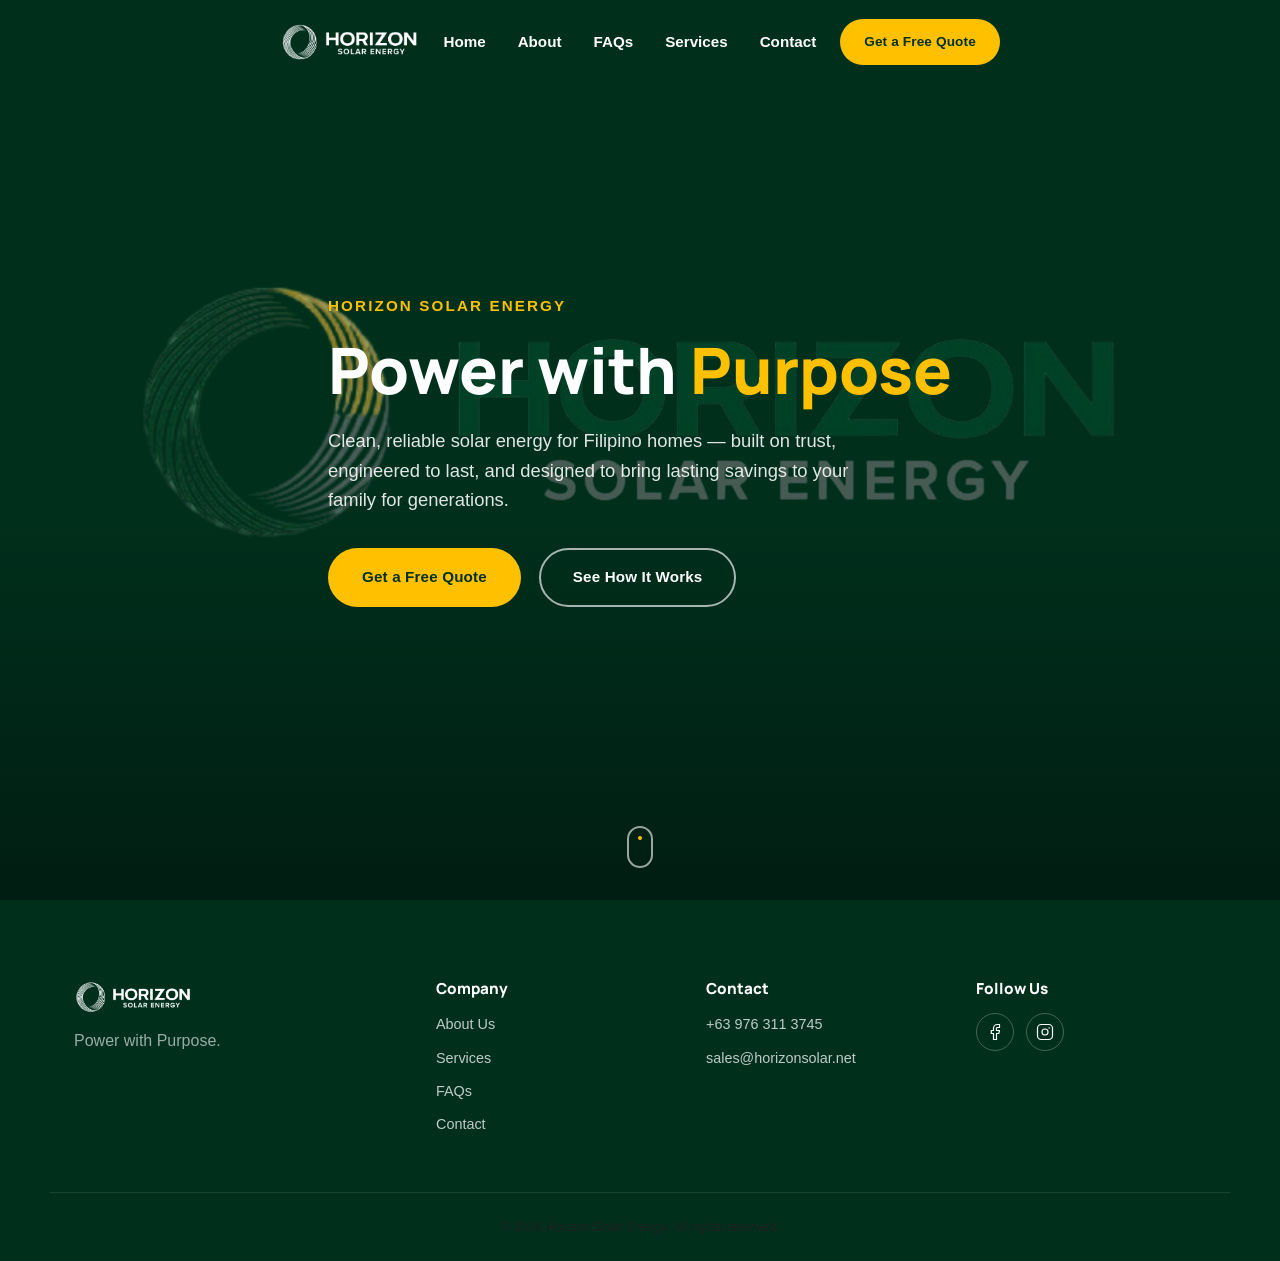
==== index.html @ bd0b6e16 "Update contact email to sales@horizonsolar.net site-wide Replaces the placeholder hello@horizonsolar" ====
<!doctype html>
<html lang="en">
<head>
<meta charset="UTF-8">
<meta name="viewport" content="width=device-width, initial-scale=1.0">
<title>Horizon Solar Energy — Power with Purpose</title>
<meta name="description" content="Horizon Solar Energy provides trusted, reliable residential solar solutions for Filipino families and communities.">
<link rel="icon" href="assets/images/horizon-favicon.png">
<link rel="preconnect" href="https://fonts.googleapis.com">
<link rel="preconnect" href="https://fonts.gstatic.com" crossorigin>
<link href="https://fonts.googleapis.com/css2?family=Manrope:wght@300;400;500;700;800&display=swap" rel="stylesheet">
<link href="https://api.fontshare.com/v2/css?f[]=switzer@300,400,500,700,900&display=swap" rel="stylesheet">
<link rel="stylesheet" href="assets/css/styles.css">
</head>
<body>

<div class="progress-bar" id="scrollProgress"></div>

<header class="site-header" id="siteHeader">
  <div class="container header-inner">
    <a href="index.html" class="brand">
      <img src="assets/images/horizon-logo-cropped.png" alt="Horizon Solar Energy" class="brand-logo">
    </a>

    <nav class="main-nav" id="mainNav">
      <ul>
        <li><a href="index.html" aria-current="page">Home</a></li>
        <li><a href="about.html">About</a></li>
        <li><a href="faq.html">FAQs</a></li>
        <li><a href="services.html">Services</a></li>
        <li><a href="contact.html">Contact</a></li>
      </ul>
    </nav>

    <div class="header-actions">
      <a href="quote.html" class="btn btn-gold btn-sm">Get a Free Quote</a>
      <button class="nav-toggle" id="navToggle" aria-label="Toggle menu" aria-expanded="false">
        <span></span><span></span><span></span>
      </button>
    </div>
  </div>
</header>

<main>

  <!-- HERO -->
  <section class="hero" id="home">
    <video class="hero-video" autoplay muted loop playsinline poster="assets/images/horizon-logo.png">
      <source src="assets/video/horizon-video.mp4" type="video/mp4">
    </video>
    <div class="hero-overlay"></div>
    <div class="container hero-content">
      <p class="eyebrow reveal">Horizon Solar Energy</p>
      <h1 class="reveal">Power with <span class="text-gold">Purpose</span></h1>
      <p class="hero-sub reveal">Clean, reliable solar energy for Filipino homes — built on trust, engineered to last, and designed to bring lasting savings to your family for generations.</p>
      <div class="hero-actions reveal">
        <a href="quote.html" class="btn btn-gold">Get a Free Quote</a>
        <a href="faq.html" class="btn btn-outline-light">See How It Works</a>
      </div>
    </div>
    <a href="#stats" class="scroll-indicator" aria-label="Scroll down">
      <span></span>
    </a>
  </section>

  <!-- STATS -->
  <!-- <section class="stats" id="stats">
    <div class="container stats-grid">
      <div class="stat reveal">
        <span class="stat-number" data-count="500" data-suffix="+">0</span>
        <span class="stat-label">Homes Powered</span>
      </div>
      <div class="stat reveal">
        <span class="stat-number" data-count="12" data-suffix=" MW">0</span>
        <span class="stat-label">Solar Capacity Installed</span>
      </div>
      <div class="stat reveal">
        <span class="stat-number" data-count="8200" data-suffix="+">0</span>
        <span class="stat-label">Tons of CO2 Avoided</span>
      </div>
      <div class="stat reveal">
        <span class="stat-number" data-count="15" data-suffix="+">0</span>
        <span class="stat-label">Years Combined Experience</span>
      </div>
    </div>
    <p class="stats-note container">Figures shown are placeholder estimates pending confirmed data.</p>
  </section> -->

  <!-- SERVICES TEASER
  <section class="teaser">
    <div class="container teaser-inner reveal">
      <div class="teaser-copy">
        <p class="eyebrow">What We Offer</p>
        <h2>Solar solutions built to last</h2>
        <p>From residential installation to monitoring, maintenance, and battery backup — every service we offer is grounded in trusted partnerships and reliable, long-term results.</p>
        <a href="services.html" class="btn btn-outline-dark">Learn More</a>
      </div>
    </div>
  </section> -->

  <!-- PROCESS TEASER -->
  <!-- <section class="teaser teaser-dark">
    <div class="container teaser-inner reveal">
      <div class="teaser-copy">
        <p class="eyebrow">How It Works</p>
        <h2>From consultation to clean power</h2>
        <p>A straightforward four-step path, every step guided by our team — see the full process and answers to common questions.</p>
        <a href="faq.html" class="btn btn-gold">Learn More</a>
      </div>
    </div>
  </section> -->

  <!-- WHY HORIZON / VALUES -->
  <!-- <section class="values" id="why">
    <div class="container">
      <div class="section-head reveal">
        <p class="eyebrow">Why Horizon</p>
        <h2>The values behind every install</h2>
      </div>
      <div class="values-grid">
        <div class="value-card reveal">
          <h3>Integrity</h3>
          <p>We act with honesty, transparency, and accountability in everything we do.</p>
        </div>
        <div class="value-card reveal">
          <h3>Reliability</h3>
          <p>We deliver on our promises and stand behind our work.</p>
        </div>
        <div class="value-card reveal">
          <h3>Stewardship</h3>
          <p>We create lasting value for people, communities, and the environment.</p>
        </div>
        <div class="value-card reveal">
          <h3>Service</h3>
          <p>We put our customers and communities at the heart of what we do.</p>
        </div>
        <div class="value-card reveal">
          <h3>Purpose</h3>
          <p>We harness clean energy to improve lives and build a brighter future.</p>
        </div>
      </div>
    </div>
  </section> -->

  <!-- TESTIMONIALS -->
  <!-- <section class="testimonials" id="testimonials">
    <div class="container">
      <div class="section-head reveal light">
        <p class="eyebrow">Client Stories</p>
        <h2>Trusted by families like yours</h2>
        <p class="section-sub">Placeholder quotes shown below — to be replaced with real client testimonials.</p>
      </div>
      <div class="testimonial-slider reveal">
        <div class="testimonial-track" id="testimonialTrack">
          <blockquote class="testimonial-slide is-active">
            <p>"From the first consultation to the final install, the Horizon team explained every step. Our electric bill dropped within the first month."</p>
            <cite>— Maria S., Quezon City</cite>
          </blockquote>
          <blockquote class="testimonial-slide">
            <p>"What stood out was how reliable they were — they showed up when they said they would and stood behind their work."</p>
            <cite>— Ramon D., Batangas</cite>
          </blockquote>
          <blockquote class="testimonial-slide">
            <p>"It feels good knowing our home is powered by something that's better for our community and our future."</p>
            <cite>— Liza P., Laguna</cite>
          </blockquote>
        </div>
        <div class="testimonial-dots" id="testimonialDots">
          <button class="dot is-active" data-slide="0" aria-label="Testimonial 1"></button>
          <button class="dot" data-slide="1" aria-label="Testimonial 2"></button>
          <button class="dot" data-slide="2" aria-label="Testimonial 3"></button>
        </div>
      </div>
    </div>
  </section> -->

  <!-- CTA BANNER -->
  <!-- <section class="cta-banner">
    <div class="container cta-banner-inner reveal">
      <h2>Ready to lower your energy costs?</h2>
      <p>Talk to our team for a free, no-obligation solar consultation.</p>
      <a href="quote.html" class="btn btn-gold">Get a Free Quote</a>
    </div>
  </section> -->

</main>

<!-- FOOTER -->
<footer class="site-footer">
  <div class="container footer-grid">
    <div class="footer-brand">
      <img src="assets/images/horizon-logo-cropped.png" alt="Horizon Solar Energy" class="footer-logo">
      <p>Power with Purpose.</p>
    </div>
    <div class="footer-col">
      <h4>Company</h4>
      <ul>
        <li><a href="about.html">About Us</a></li>
        <li><a href="services.html">Services</a></li>
        <li><a href="faq.html">FAQs</a></li>
        <li><a href="contact.html">Contact</a></li>
      </ul>
    </div>
    <div class="footer-col">
      <h4>Contact</h4>
      <ul class="footer-contact">
        <li>+63 976 311 3745</li>
        <li>sales@horizonsolar.net</li>
        <!-- <li>Metro Manila, Philippines</li> -->
      </ul>
    </div>
    <div class="footer-col">
      <h4>Follow Us</h4>
      <div class="social-links">
        <a href="https://www.facebook.com/profile.php?id=61590181635503" aria-label="Facebook"><svg viewBox="0 0 24 24" fill="none" stroke="currentColor" stroke-width="1.6" stroke-linecap="round" stroke-linejoin="round" aria-hidden="true"><path d="M18 2h-3a5 5 0 0 0-5 5v3H7v4h3v8h4v-8h3l1-4h-4V7a1 1 0 0 1 1-1h3z"/></svg></a>
        <a href="https://www.instagram.com/horizonsolare/" aria-label="Instagram"><svg viewBox="0 0 24 24" fill="none" stroke="currentColor" stroke-width="1.6" stroke-linecap="round" stroke-linejoin="round" aria-hidden="true"><rect x="2" y="2" width="20" height="20" rx="5"/><circle cx="12" cy="12" r="4"/><circle cx="17.5" cy="6.5" r="1" fill="currentColor" stroke="none"/></svg></a>
        <!-- <a href="#" aria-label="LinkedIn"><svg viewBox="0 0 24 24" fill="none" stroke="currentColor" stroke-width="1.6" stroke-linecap="round" stroke-linejoin="round" aria-hidden="true"><path d="M16 8a6 6 0 0 1 6 6v7h-4v-7a2 2 0 0 0-2-2 2 2 0 0 0-2 2v7h-4v-7a6 6 0 0 1 6-6z"/><rect x="2" y="9" width="4" height="12"/><circle cx="4" cy="4" r="2"/></svg></a> -->
      </div>
    </div>
  </div>
  <div class="container footer-bottom">
    <p>&copy; 2026 Horizon Solar Energy. All rights reserved.</p>
  </div>
</footer>

<script src="assets/js/main.js"></script>
<script src="https://identity.netlify.com/v1/netlify-identity-widget.js"></script>
<script>
  if (window.netlifyIdentity) {
    window.netlifyIdentity.on("init", (user) => {
      if (!user) {
        window.netlifyIdentity.on("login", () => {
          document.location.href = "/admin/";
        });
      }
    });
  }
</script>
</body>
</html>
---- assets/css/styles.css ----
/* ===== Brand tokens ===== */
:root {
  --color-green: #004E2E;
  --color-green-dark: #00301c;
  --color-green-light: #0d6b45;
  --color-gold: #FFC000;
  --color-gold-dark: #d9a400;
  --color-gray: #7F7F7F;
  --color-gray-light: #f2f2f0;
  --color-off-white: #FAFAF7;
  --color-white: #FFFFFF;
  --color-text: #1b201d;

  --font-heading: 'Manrope', Helvetica, Aptos, sans-serif;
  --font-body: 'Switzer', Helvetica, Aptos, sans-serif;

  --container: 1180px;
  --radius: 14px;
  --transition: 0.35s cubic-bezier(0.4, 0, 0.2, 1);
  --header-h: 84px;
}

* { margin: 0; padding: 0; box-sizing: border-box; }

html { scroll-behavior: smooth; scroll-padding-top: var(--header-h); }

body {
  font-family: var(--font-body);
  color: var(--color-text);
  background: var(--color-off-white);
  line-height: 1.6;
  overflow-x: hidden;
}

h1, h2, h3, h4 {
  font-family: var(--font-heading);
  font-weight: 800;
  color: var(--color-green);
  line-height: 1.15;
}

h1 { font-size: clamp(2.4rem, 5vw, 4rem); }
h2 { font-size: clamp(1.8rem, 3.4vw, 2.6rem); }
h3 { font-size: 1.25rem; font-weight: 700; }

p { color: var(--color-text); }

a { color: inherit; text-decoration: none; }

img { max-width: 100%; display: block; }

.container {
  max-width: var(--container);
  margin: 0 auto;
  padding: 0 24px;
}

.text-gold { color: var(--color-gold); }

/* ===== Scroll progress ===== */
.progress-bar {
  position: fixed;
  top: 0; left: 0;
  height: 3px;
  width: 0%;
  background: var(--color-gold);
  z-index: 1000;
  transition: width 0.1s linear;
}

/* ===== Buttons ===== */
.btn {
  display: inline-flex;
  align-items: center;
  justify-content: center;
  padding: 15px 32px;
  border-radius: 999px;
  font-weight: 700;
  font-size: 0.95rem;
  letter-spacing: 0.01em;
  transition: transform var(--transition), box-shadow var(--transition), background var(--transition);
  cursor: pointer;
  border: 2px solid transparent;
}
.btn-sm { padding: 10px 22px; font-size: 0.85rem; }
.btn-gold {
  background: var(--color-gold);
  color: var(--color-green-dark);
}
.btn-gold:hover {
  background: var(--color-gold-dark);
  transform: translateY(-2px);
  box-shadow: 0 10px 24px rgba(255, 192, 0, 0.35);
}
.btn-outline-light {
  border-color: rgba(255, 255, 255, 0.65);
  color: var(--color-white);
}
.btn-outline-light:hover {
  background: rgba(255, 255, 255, 0.12);
  border-color: var(--color-white);
  transform: translateY(-2px);
}

/* ===== Header / Nav ===== */
.site-header {
  position: fixed;
  top: 0; left: 0; right: 0;
  z-index: 900;
  height: var(--header-h);
  display: flex;
  align-items: center;
  background: transparent;
  transition: background var(--transition), box-shadow var(--transition), height var(--transition);
}
.site-header.is-scrolled {
  background: rgba(250, 250, 247, 0.92);
  backdrop-filter: blur(10px);
  box-shadow: 0 4px 24px rgba(0, 0, 0, 0.06);
  height: 68px;
}
.header-inner {
  display: flex;
  align-items: center;
  justify-content: space-between;
  gap: 24px;
}
.brand-logo {
  height: 40px;
  width: auto;
  filter: brightness(0) invert(1);
  transition: height var(--transition), filter var(--transition);
}
.site-header.is-scrolled .brand-logo { height: 34px; filter: none; }

.main-nav ul {
  display: flex;
  gap: 32px;
  list-style: none;
}
.main-nav a {
  font-weight: 600;
  font-size: 0.95rem;
  color: var(--color-white);
  position: relative;
  transition: color var(--transition);
}
.site-header.is-scrolled .main-nav a { color: var(--color-green); }
.main-nav a::after {
  content: '';
  position: absolute;
  left: 0; bottom: -6px;
  width: 0; height: 2px;
  background: var(--color-gold);
  transition: width var(--transition);
}
.main-nav a:hover::after { width: 100%; }

.header-actions { display: flex; align-items: center; gap: 18px; }

.nav-toggle {
  display: none;
  flex-direction: column;
  gap: 5px;
  background: none;
  border: none;
  cursor: pointer;
  padding: 6px;
}
.nav-toggle span {
  width: 24px; height: 2px;
  background: var(--color-white);
  transition: all var(--transition);
}
.site-header.is-scrolled .nav-toggle span { background: var(--color-green); }

/* ===== Hero ===== */
.hero {
  position: relative;
  height: 100vh;
  min-height: 640px;
  display: flex;
  align-items: center;
  overflow: hidden;
  background: var(--color-green-dark);
}
.hero-video {
  position: absolute;
  inset: 0;
  width: 100%;
  height: 100%;
  object-fit: cover;
}
.hero-overlay {
  position: absolute;
  inset: 0;
  background: linear-gradient(180deg, rgba(0, 48, 28, 0.3) 0%, rgba(0, 48, 28, 0.45) 55%, rgba(0, 20, 12, 0.65) 100%);
}
.hero-content {
  position: relative;
  z-index: 2;
  color: var(--color-white);
  max-width: 720px;
}
.eyebrow {
  display: inline-block;
  font-weight: 700;
  letter-spacing: 0.14em;
  text-transform: uppercase;
  font-size: 0.95rem;
  color: var(--color-gold);
  margin-bottom: 14px;
}
.hero h1 { color: var(--color-white); margin-bottom: 20px; }
.hero-sub {
  font-size: 1.15rem;
  color: rgba(255, 255, 255, 0.88);
  max-width: 560px;
  margin-bottom: 34px;
}
.hero-actions { display: flex; gap: 18px; flex-wrap: wrap; }

.scroll-indicator {
  position: absolute;
  bottom: 32px;
  left: 50%;
  transform: translateX(-50%);
  width: 26px;
  height: 42px;
  border: 2px solid rgba(255, 255, 255, 0.6);
  border-radius: 20px;
  z-index: 2;
}
.scroll-indicator span {
  position: absolute;
  top: 8px; left: 50%;
  width: 4px; height: 4px;
  margin-left: -2px;
  background: var(--color-gold);
  border-radius: 50%;
  animation: scrollDot 1.8s infinite;
}
@keyframes scrollDot {
  0% { opacity: 1; transform: translateY(0); }
  70% { opacity: 0; transform: translateY(14px); }
  100% { opacity: 0; }
}

/* ===== Stats ===== */
.stats {
  background: var(--color-green);
  padding: 64px 0 40px;
}
.stats-grid {
  display: grid;
  grid-template-columns: repeat(4, 1fr);
  gap: 32px;
  text-align: center;
}
.stat { display: flex; flex-direction: column; gap: 6px; }
.stat-number {
  font-family: var(--font-heading);
  font-weight: 800;
  font-size: clamp(2rem, 3.4vw, 2.8rem);
  color: var(--color-gold);
}
.stat-label {
  color: rgba(255, 255, 255, 0.85);
  font-size: 0.92rem;
  font-weight: 500;
}
.stats-note {
  text-align: center;
  color: rgba(255, 255, 255, 0.5);
  font-size: 0.78rem;
  margin-top: 28px;
  font-style: italic;
}

/* ===== About ===== */
.about { padding: 110px 0; }
.about-grid {
  display: grid;
  grid-template-columns: 0.8fr 1.2fr;
  gap: 64px;
  align-items: center;
}
.about-visual-frame {
  background: var(--color-gray-light);
  border-radius: var(--radius);
  padding: 48px;
  display: flex;
  align-items: center;
  justify-content: center;
  aspect-ratio: 1 / 1;
}
.about-emblem { width: 70%; }
.about-copy .lead {
  font-size: 1.2rem;
  font-weight: 600;
  color: var(--color-green);
  margin: 18px 0 14px;
}
.about-copy p:not(.lead) { color: var(--color-gray); margin-bottom: 8px; }
.value-tags {
  display: flex;
  flex-wrap: wrap;
  gap: 10px;
  list-style: none;
  margin-top: 28px;
}
.value-tags li {
  padding: 8px 18px;
  border: 1.5px solid var(--color-green);
  border-radius: 999px;
  font-size: 0.85rem;
  font-weight: 700;
  color: var(--color-green);
}

/* ===== Section head ===== */
.section-head { max-width: 640px; margin: 0 auto 56px; text-align: center; }
.section-head .eyebrow { color: var(--color-gold-dark); }
.section-sub { color: var(--color-gray); margin-top: 12px; }
.section-head.light h2, .section-head.light .section-sub { color: var(--color-white); }
.section-head.light .eyebrow { color: var(--color-gold); }
.section-head.light .section-sub { color: rgba(255, 255, 255, 0.75); }

/* ===== Services ===== */
.services { padding: 100px 0; background: var(--color-white); }
.cards-grid {
  display: grid;
  grid-template-columns: repeat(3, 1fr);
  gap: 32px;
}
.card {
  background: var(--color-off-white);
  border-radius: var(--radius);
  padding: 40px 32px;
  transition: transform var(--transition), box-shadow var(--transition);
  border: 1px solid rgba(0, 0, 0, 0.04);
}
.card:hover {
  transform: translateY(-6px);
  box-shadow: 0 20px 40px rgba(0, 78, 46, 0.1);
}
.card-icon {
  width: 56px; height: 56px;
  border-radius: 14px;
  background: var(--color-green);
  color: var(--color-gold);
  display: flex; align-items: center; justify-content: center;
  margin-bottom: 22px;
}
.card-icon svg { width: 28px; height: 28px; }
.card h3 { margin-bottom: 10px; }
.card p { color: var(--color-gray); font-size: 0.95rem; margin-bottom: 18px; }
.card-tag {
  display: inline-block;
  font-size: 0.75rem;
  font-weight: 700;
  letter-spacing: 0.04em;
  text-transform: uppercase;
  color: var(--color-green);
  border-top: 2px solid var(--color-gold);
  padding-top: 12px;
}

/* ===== Process ===== */
.process {
  background: var(--color-green);
  padding: 100px 0;
}
.timeline {
  display: grid;
  grid-template-columns: repeat(4, 1fr);
  gap: 32px;
  position: relative;
}
.timeline::before {
  content: '';
  position: absolute;
  top: 26px;
  left: 8%;
  right: 8%;
  height: 2px;
  background: rgba(255, 255, 255, 0.18);
}
.timeline-step { position: relative; color: var(--color-white); }
.timeline-number {
  display: inline-flex;
  align-items: center;
  justify-content: center;
  width: 54px; height: 54px;
  border-radius: 50%;
  background: var(--color-gold);
  color: var(--color-green-dark);
  font-family: var(--font-heading);
  font-weight: 800;
  font-size: 1.1rem;
  margin-bottom: 20px;
  position: relative;
  z-index: 1;
}
.timeline-step h3 { color: var(--color-white); margin-bottom: 8px; }
.timeline-step p { color: rgba(255, 255, 255, 0.72); font-size: 0.92rem; }

/* ===== Values ===== */
.values { padding: 100px 0; background: var(--color-white); }
.values-grid {
  display: grid;
  grid-template-columns: repeat(5, 1fr);
  gap: 20px;
}
.value-card {
  padding: 30px 20px;
  text-align: center;
  border-radius: var(--radius);
  background: var(--color-gray-light);
  transition: background var(--transition), transform var(--transition);
}
.value-card:hover { background: var(--color-green); transform: translateY(-4px); }
.value-card:hover h3, .value-card:hover p { color: var(--color-white); }
.value-card h3 { font-size: 1.05rem; margin-bottom: 8px; transition: color var(--transition); }
.value-card p { font-size: 0.85rem; color: var(--color-gray); transition: color var(--transition); }

/* ===== Gallery ===== */
.gallery { padding: 100px 0; background: var(--color-off-white); }
.gallery-grid {
  display: grid;
  grid-template-columns: repeat(3, 1fr);
  gap: 28px;
}
.gallery-tile {
  aspect-ratio: 4 / 3;
  border-radius: var(--radius);
  background: linear-gradient(135deg, var(--color-green) 0%, var(--color-green-light) 60%, var(--color-gold-dark) 130%);
  display: flex;
  flex-direction: column;
  align-items: center;
  justify-content: center;
  gap: 14px;
  color: rgba(255, 255, 255, 0.9);
  text-align: center;
  padding: 20px;
  transition: transform var(--transition);
}
.gallery-tile:hover { transform: scale(1.03); }
.gallery-icon svg { width: 46px; height: 46px; opacity: 0.85; }
.gallery-tile p { color: rgba(255, 255, 255, 0.92); font-size: 0.9rem; font-weight: 600; }

/* ===== Testimonials ===== */
.testimonials { background: var(--color-green-dark); padding: 100px 0; }
.testimonial-slider { max-width: 720px; margin: 0 auto; text-align: center; }
.testimonial-track { position: relative; min-height: 160px; }
.testimonial-slide {
  position: absolute;
  inset: 0;
  opacity: 0;
  transform: translateY(10px);
  transition: opacity 0.5s ease, transform 0.5s ease;
  pointer-events: none;
}
.testimonial-slide.is-active {
  opacity: 1;
  transform: translateY(0);
  position: relative;
  pointer-events: auto;
}
.testimonial-slide p {
  font-size: 1.3rem;
  color: var(--color-white);
  font-weight: 500;
  line-height: 1.5;
  margin-bottom: 18px;
}
.testimonial-slide cite {
  color: var(--color-gold);
  font-style: normal;
  font-weight: 700;
  font-size: 0.9rem;
}
.testimonial-dots { display: flex; justify-content: center; gap: 10px; margin-top: 36px; }
.dot {
  width: 10px; height: 10px;
  border-radius: 50%;
  background: rgba(255, 255, 255, 0.25);
  border: none;
  cursor: pointer;
  transition: background var(--transition);
}
.dot.is-active { background: var(--color-gold); }

/* ===== CTA banner ===== */
.cta-banner {
  background: var(--color-gold);
  padding: 72px 0;
}
.cta-banner-inner { text-align: center; max-width: 640px; margin: 0 auto; }
.cta-banner h2 { color: var(--color-green-dark); margin-bottom: 12px; }
.cta-banner p { color: var(--color-green-dark); opacity: 0.85; margin-bottom: 28px; }
.cta-banner .btn-gold {
  background: var(--color-green);
  color: var(--color-white);
}
.cta-banner .btn-gold:hover { background: var(--color-green-dark); }

/* ===== Footer ===== */
.site-footer { background: var(--color-green-dark); color: rgba(255, 255, 255, 0.75); padding: 80px 0 0; }
.footer-grid {
  display: grid;
  grid-template-columns: 1.4fr 1fr 1fr 1fr;
  gap: 40px;
  padding-bottom: 56px;
  border-bottom: 1px solid rgba(255, 255, 255, 0.1);
}
.footer-logo { height: 34px; margin-bottom: 14px; filter: brightness(0) invert(1); }
.footer-brand p { color: rgba(255, 255, 255, 0.6); }
.footer-col h4 { color: var(--color-white); font-size: 0.95rem; margin-bottom: 16px; }
.footer-col ul { list-style: none; display: flex; flex-direction: column; gap: 10px; font-size: 0.9rem; }
.footer-col a:hover { color: var(--color-gold); }
.social-links { display: flex; gap: 12px; }
.social-links a {
  width: 38px; height: 38px;
  border-radius: 50%;
  border: 1px solid rgba(255, 255, 255, 0.25);
  display: flex; align-items: center; justify-content: center;
  color: var(--color-white);
  transition: background var(--transition), border-color var(--transition);
}
.social-links svg { width: 18px; height: 18px; }
.social-links a:hover { background: var(--color-gold); color: var(--color-green-dark); border-color: var(--color-gold); }
.footer-bottom { padding: 24px 0; font-size: 0.8rem; text-align: center; color: rgba(255, 255, 255, 0.45); }

/* ===== Page header (subpages) ===== */
.page-header {
  background: linear-gradient(135deg, var(--color-green) 0%, var(--color-green-dark) 100%);
  padding: calc(var(--header-h) + 64px) 0 64px;
  text-align: center;
}
.page-header .eyebrow { color: var(--color-gold); }
.page-header h1 { color: var(--color-white); margin-bottom: 14px; }
.page-header p { color: rgba(255, 255, 255, 0.8); max-width: 560px; margin: 0 auto; }
.page-header .page-header-cta { margin-top: 24px; }
.page-header.thank-you { padding-bottom: 96px; }

/* ===== Teasers (homepage condensed sections) ===== */
.teaser { padding: 80px 0; background: var(--color-white); }
.teaser-dark { background: var(--color-green); }
.teaser-inner { max-width: 680px; margin: 0 auto; text-align: center; }
.teaser-dark .eyebrow { color: var(--color-gold); }
.teaser-dark h2, .teaser-dark p { color: var(--color-white); }
.teaser-dark p { color: rgba(255, 255, 255, 0.8); }
.teaser-copy p { color: var(--color-gray); margin: 14px 0 24px; }
.btn-outline-dark {
  border-color: var(--color-green);
  color: var(--color-green);
}
.btn-outline-dark:hover {
  background: var(--color-green);
  color: var(--color-white);
  transform: translateY(-2px);
}

/* ===== Gallery: uploaded photo tiles ===== */
.gallery-tile.has-photo {
  background-size: cover;
  background-position: center;
  align-items: flex-start;
  justify-content: flex-end;
  position: relative;
}
.gallery-tile.has-photo::before {
  content: '';
  position: absolute;
  inset: 0;
  border-radius: inherit;
  background: linear-gradient(180deg, rgba(0, 0, 0, 0) 45%, rgba(0, 20, 12, 0.75) 100%);
}
.gallery-tile.has-photo p { position: relative; z-index: 1; text-align: left; }
.content-loading, .content-empty {
  grid-column: 1 / -1;
  text-align: center;
  color: var(--color-gray);
  padding: 24px 0;
}

/* ===== FAQ / Articles accordion ===== */
.faq, .articles { padding: 90px 0; background: var(--color-white); }
.articles { background: var(--color-off-white); }
.accordion { max-width: 780px; margin: 0 auto; display: flex; flex-direction: column; gap: 14px; }
.accordion-item {
  background: var(--color-gray-light);
  border-radius: var(--radius);
  overflow: hidden;
}
.accordion-trigger {
  width: 100%;
  display: flex;
  align-items: center;
  justify-content: space-between;
  gap: 20px;
  padding: 22px 26px;
  background: none;
  border: none;
  text-align: left;
  cursor: pointer;
  font-family: var(--font-heading);
  font-weight: 700;
  color: var(--color-green);
  font-size: 1.02rem;
}
.accordion-icon {
  flex-shrink: 0;
  width: 28px; height: 28px;
  border-radius: 50%;
  background: var(--color-green);
  color: var(--color-gold);
  display: flex; align-items: center; justify-content: center;
  font-size: 1.1rem;
  transition: transform var(--transition);
}
.accordion-item.is-open .accordion-icon { transform: rotate(45deg); }
.accordion-panel {
  max-height: 0;
  overflow: hidden;
  transition: max-height var(--transition);
  padding: 0 26px;
}
.accordion-item.is-open .accordion-panel { max-height: 600px; padding: 0 26px 24px; }
.accordion-panel p { color: var(--color-gray); font-size: 0.95rem; margin-bottom: 10px; }

.article-list { max-width: 780px; margin: 0 auto; display: flex; flex-direction: column; gap: 14px; }
.article-trigger-text { display: flex; flex-direction: column; gap: 4px; }
.article-date { font-size: 0.78rem; font-weight: 700; letter-spacing: 0.04em; text-transform: uppercase; color: var(--color-gold-dark); }
.article-title { font-size: 1.1rem; color: var(--color-green); }
.article-excerpt { font-size: 0.88rem; font-weight: 500; color: var(--color-gray); }
.article-item .accordion-panel img { border-radius: var(--radius); margin-bottom: 14px; }

/* ===== Contact page ===== */
.contact-section { padding: 90px 0; background: var(--color-white); }
.contact-grid {
  display: grid;
  grid-template-columns: 1.4fr 1fr;
  gap: 56px;
}
.contact-form-wrap h2, .contact-info h2 { margin-bottom: 24px; }
.contact-form { display: flex; flex-direction: column; gap: 20px; }
.form-row { display: flex; flex-direction: column; gap: 8px; }
.form-row-split { flex-direction: row; gap: 20px; }
.form-row-split > div { flex: 1; display: flex; flex-direction: column; gap: 8px; }
.contact-form label { font-size: 0.85rem; font-weight: 700; color: var(--color-green); }
.contact-form input, .contact-form textarea {
  font-family: var(--font-body);
  font-size: 0.95rem;
  padding: 14px 16px;
  border: 1.5px solid var(--color-gray-light);
  border-radius: 10px;
  background: var(--color-off-white);
  transition: border-color var(--transition);
  resize: vertical;
}
.contact-form input:focus, .contact-form textarea:focus {
  outline: none;
  border-color: var(--color-green);
}
.contact-form .btn { align-self: flex-start; margin-top: 4px; }
.hp-field { position: absolute; left: -9999px; }
.contact-info { background: var(--color-gray-light); border-radius: var(--radius); padding: 40px; }
.contact-info-list { list-style: none; display: flex; flex-direction: column; gap: 20px; margin-bottom: 24px; }
.contact-info-label { display: block; font-size: 0.75rem; font-weight: 700; letter-spacing: 0.04em; text-transform: uppercase; color: var(--color-gold-dark); margin-bottom: 4px; }
.contact-note { font-size: 0.8rem; color: var(--color-gray); font-style: italic; }

/* ===== Quote calculator ===== */
.quote-section { padding: 90px 0; background: var(--color-white); }
.quote-card {
  max-width: 720px;
  margin: 0 auto;
  background: var(--color-gray-light);
  border-radius: var(--radius);
  padding: 48px;
}
.quote-form { display: flex; flex-direction: column; gap: 26px; }
.quote-form-fields { display: flex; flex-direction: column; gap: 26px; }
.quote-form-fields[hidden] { display: none; }
.quote-form label { font-size: 0.85rem; font-weight: 700; color: var(--color-green); }
.field-optional { font-weight: 500; color: var(--color-gray); text-transform: none; }
.field-hint { font-size: 0.8rem; color: var(--color-gray); margin-top: 6px; }
.field-error { font-size: 0.8rem; color: #b23b3b; margin-top: 6px; }
.quote-form input[type="number"],
.quote-form input[type="text"],
.quote-form input[type="email"],
.quote-form input[type="tel"] {
  font-family: var(--font-body);
  font-size: 1.05rem;
  padding: 14px 16px;
  border: 1.5px solid rgba(0, 0, 0, 0.08);
  border-radius: 10px;
  background: var(--color-white);
  margin-top: 8px;
  width: 100%;
}
.quote-form input[type="number"]:focus,
.quote-form input[type="text"]:focus,
.quote-form input[type="email"]:focus,
.quote-form input[type="tel"]:focus { outline: none; border-color: var(--color-green); }

.toggle-pair { display: flex; gap: 10px; margin-top: 10px; }
.toggle-btn {
  flex: 1;
  padding: 12px 20px;
  border-radius: 999px;
  border: 1.5px solid var(--color-green);
  background: var(--color-white);
  color: var(--color-green);
  font-weight: 700;
  cursor: pointer;
  transition: background var(--transition), color var(--transition);
}
.toggle-btn.is-active { background: var(--color-green); color: var(--color-white); }

.info-toggle { background: transparent; margin-top: 14px; }
.info-toggle .accordion-trigger-sm { padding: 4px 0; font-size: 0.85rem; font-weight: 600; color: var(--color-gray); }
.info-toggle .accordion-icon { width: 20px; height: 20px; font-size: 0.9rem; }
.info-toggle .accordion-panel { padding: 0; }
.info-toggle.is-open .accordion-panel { padding: 10px 0 0; max-height: 300px; }
.info-toggle .accordion-panel p { font-size: 0.85rem; }

.quote-submit { align-self: stretch; text-align: center; justify-content: center; }
.quote-loading {
  display: flex;
  flex-direction: column;
  align-items: center;
  justify-content: center;
  gap: 14px;
  color: var(--color-green);
  font-weight: 600;
  font-size: 0.9rem;
  text-align: center;
}
.quote-loading[hidden] { display: none; }
.quote-loading-video {
  width: 100%;
  border-radius: var(--radius);
  display: block;
}
.quote-loading-video[hidden] { display: none; }
.spinner {
  width: 20px; height: 20px;
  border: 3px solid var(--color-gray-light);
  border-top-color: var(--color-gold);
  border-radius: 50%;
  animation: spin 0.8s linear infinite;
}
@keyframes spin { to { transform: rotate(360deg); } }

.quote-results {
  margin-top: 40px;
  padding-top: 40px;
  border-top: 1px solid rgba(0, 0, 0, 0.08);
  opacity: 0;
  transform: translateY(20px);
  transition: opacity 0.6s ease, transform 0.6s ease;
}
.quote-results.is-visible { opacity: 1; transform: translateY(0); }

.quote-statement-header { text-align: center; margin-bottom: 28px; }
.quote-statement-eyebrow {
  font-size: 0.78rem;
  font-weight: 700;
  letter-spacing: 0.06em;
  text-transform: uppercase;
  color: var(--color-gold-dark);
  margin-bottom: 6px;
}
.quote-statement-header h2 { color: var(--color-green); margin-bottom: 6px; }
.quote-statement-sub { font-size: 0.9rem; color: var(--color-gray); }

.quote-cost-compare {
  display: grid;
  grid-template-columns: 1fr auto 1fr;
  align-items: center;
  gap: 16px;
  background: var(--color-white);
  border-radius: var(--radius);
  padding: 24px 28px;
  margin-bottom: 28px;
  text-align: center;
}
.quote-cost-compare-item { display: flex; flex-direction: column; gap: 4px; }
.quote-cost-label { font-size: 0.78rem; font-weight: 700; color: var(--color-gray); text-transform: uppercase; letter-spacing: 0.03em; }
.quote-cost-number { font-family: var(--font-heading); font-weight: 800; font-size: clamp(1.4rem, 3.4vw, 1.9rem); color: var(--color-green); }
.quote-cost-compare-item.is-solar .quote-cost-number { color: var(--color-gold-dark); }
.quote-cost-unit { font-size: 0.75rem; color: var(--color-gray); }
.quote-cost-vs { font-size: 0.8rem; font-weight: 700; color: var(--color-gray); }

.quote-scenarios { display: flex; flex-direction: column; gap: 18px; margin-bottom: 24px; }
.quote-scenario-card {
  background: var(--color-white);
  border-radius: var(--radius);
  padding: 24px 28px;
  border: 1.5px solid rgba(0, 0, 0, 0.06);
}
.quote-scenario-head {
  display: flex;
  align-items: center;
  justify-content: space-between;
  margin-bottom: 14px;
  padding-bottom: 14px;
  border-bottom: 1px solid rgba(0, 0, 0, 0.06);
}
.quote-scenario-badge {
  font-size: 0.78rem;
  font-weight: 700;
  text-transform: uppercase;
  letter-spacing: 0.03em;
  color: var(--color-white);
  background: var(--color-green);
  padding: 6px 14px;
  border-radius: 999px;
}
.quote-scenario-size {
  font-family: var(--font-heading);
  font-weight: 800;
  font-size: clamp(1.3rem, 3vw, 1.7rem);
  color: var(--color-green);
}
.quote-scenario-facts { list-style: none; display: flex; flex-direction: column; gap: 8px; margin-bottom: 16px; }
.quote-scenario-facts li { font-size: 0.9rem; color: var(--color-gray); }
.quote-scenario-facts li strong { color: var(--color-green); }
.quote-scenario-was { font-size: 0.8rem; color: var(--color-gray); }
.quote-scenario-projection {
  background: rgba(0, 78, 46, 0.06);
  border-radius: 10px;
  padding: 14px 18px;
}
.quote-scenario-projection-label { font-size: 0.72rem; font-weight: 700; text-transform: uppercase; letter-spacing: 0.03em; color: var(--color-gold-dark); margin-bottom: 4px; }
.quote-scenario-projection-result { font-size: 0.88rem; color: var(--color-green-dark); }
.quote-scenario-projection-result strong { color: var(--color-green); }

.quote-chart { width: 100%; height: auto; display: block; margin: 8px 0 12px; overflow: visible; }
.quote-chart text { font-family: var(--font-body); }
.quote-chart-threshold { stroke: var(--color-gray); stroke-width: 1.5; stroke-dasharray: 4 4; }
.quote-chart-threshold-label { fill: var(--color-gray); font-size: 9px; font-weight: 600; }
.quote-chart-savings-line { fill: none; stroke: var(--color-green); stroke-width: 2; stroke-linecap: round; stroke-linejoin: round; }
.quote-chart-dot { fill: var(--color-green); stroke: var(--color-white); stroke-width: 2; }
.quote-chart-end-label { fill: var(--color-text); font-size: 10px; font-weight: 700; }
.quote-chart-payback-dot { fill: var(--color-gold-dark); stroke: var(--color-green-dark); stroke-width: 2; }
.quote-chart-payback-label { fill: var(--color-green-dark); font-size: 9px; font-weight: 700; }
.quote-chart-axis-label { fill: var(--color-gray); font-size: 8px; }

.quote-note {
  background: rgba(255, 192, 0, 0.14);
  border-left: 3px solid var(--color-gold);
  padding: 14px 18px;
  border-radius: 8px;
  margin-bottom: 20px;
}
.quote-note p { font-size: 0.85rem; color: var(--color-green-dark); }
.quote-disclaimer { font-size: 0.78rem; color: var(--color-gray); font-style: italic; margin-bottom: 24px; }
.quote-results .btn { width: 100%; text-align: center; justify-content: center; }
.quote-edit-link {
  display: block;
  width: 100%;
  text-align: center;
  margin-top: 16px;
  background: none;
  border: none;
  font-size: 0.85rem;
  font-weight: 600;
  color: var(--color-gray);
  text-decoration: underline;
  cursor: pointer;
}
.quote-edit-link:hover { color: var(--color-green); }

/* ===== Scroll reveal ===== */
.reveal {
  opacity: 0;
  transform: translateY(28px);
  transition: opacity 0.7s ease, transform 0.7s ease;
}
.reveal.is-visible { opacity: 1; transform: translateY(0); }

/* ===== Responsive ===== */
@media (max-width: 980px) {
  .about-grid { grid-template-columns: 1fr; }
  .about-visual { order: -1; max-width: 320px; margin: 0 auto; }
  .cards-grid { grid-template-columns: 1fr 1fr; }
  .values-grid { grid-template-columns: repeat(3, 1fr); }
  .gallery-grid { grid-template-columns: 1fr 1fr; }
  .timeline { grid-template-columns: 1fr 1fr; gap: 40px; }
  .timeline::before { display: none; }
  .footer-grid { grid-template-columns: 1fr 1fr; }
  .contact-grid { grid-template-columns: 1fr; }
  .contact-info { order: -1; }
}

@media (max-width: 720px) {
  .main-nav {
    position: fixed;
    top: var(--header-h);
    left: 0; right: 0;
    background: var(--color-white);
    flex-direction: column;
    padding: 12px 24px 24px;
    box-shadow: 0 12px 24px rgba(0, 0, 0, 0.08);
    transform: translateY(-140%);
    opacity: 0;
    transition: transform var(--transition), opacity var(--transition);
  }
  .main-nav.is-open { transform: translateY(0); opacity: 1; }
  .main-nav ul { flex-direction: column; gap: 4px; }
  .main-nav a { color: var(--color-green); display: block; padding: 12px 0; }
  .main-nav a::after { display: none; }
  .nav-toggle { display: flex; }
  .header-actions .btn-sm { display: none; }

  .stats-grid { grid-template-columns: 1fr 1fr; }
  .cards-grid { grid-template-columns: 1fr; }
  .values-grid { grid-template-columns: 1fr 1fr; }
  .gallery-grid { grid-template-columns: 1fr; }
  .timeline { grid-template-columns: 1fr; }
  .footer-grid { grid-template-columns: 1fr; }
  .hero-actions { flex-direction: column; align-items: stretch; }

  .form-row-split { flex-direction: column; gap: 20px; }
  .accordion-trigger { padding: 18px 20px; }
  .accordion-item.is-open .accordion-panel { padding: 0 20px 20px; }

  .quote-card { padding: 28px 20px; }
  .quote-cost-compare { grid-template-columns: 1fr; }
  .quote-cost-vs { display: none; }
  .quote-scenario-head { flex-direction: column; align-items: flex-start; gap: 8px; }
  .toggle-pair { flex-direction: column; }
}
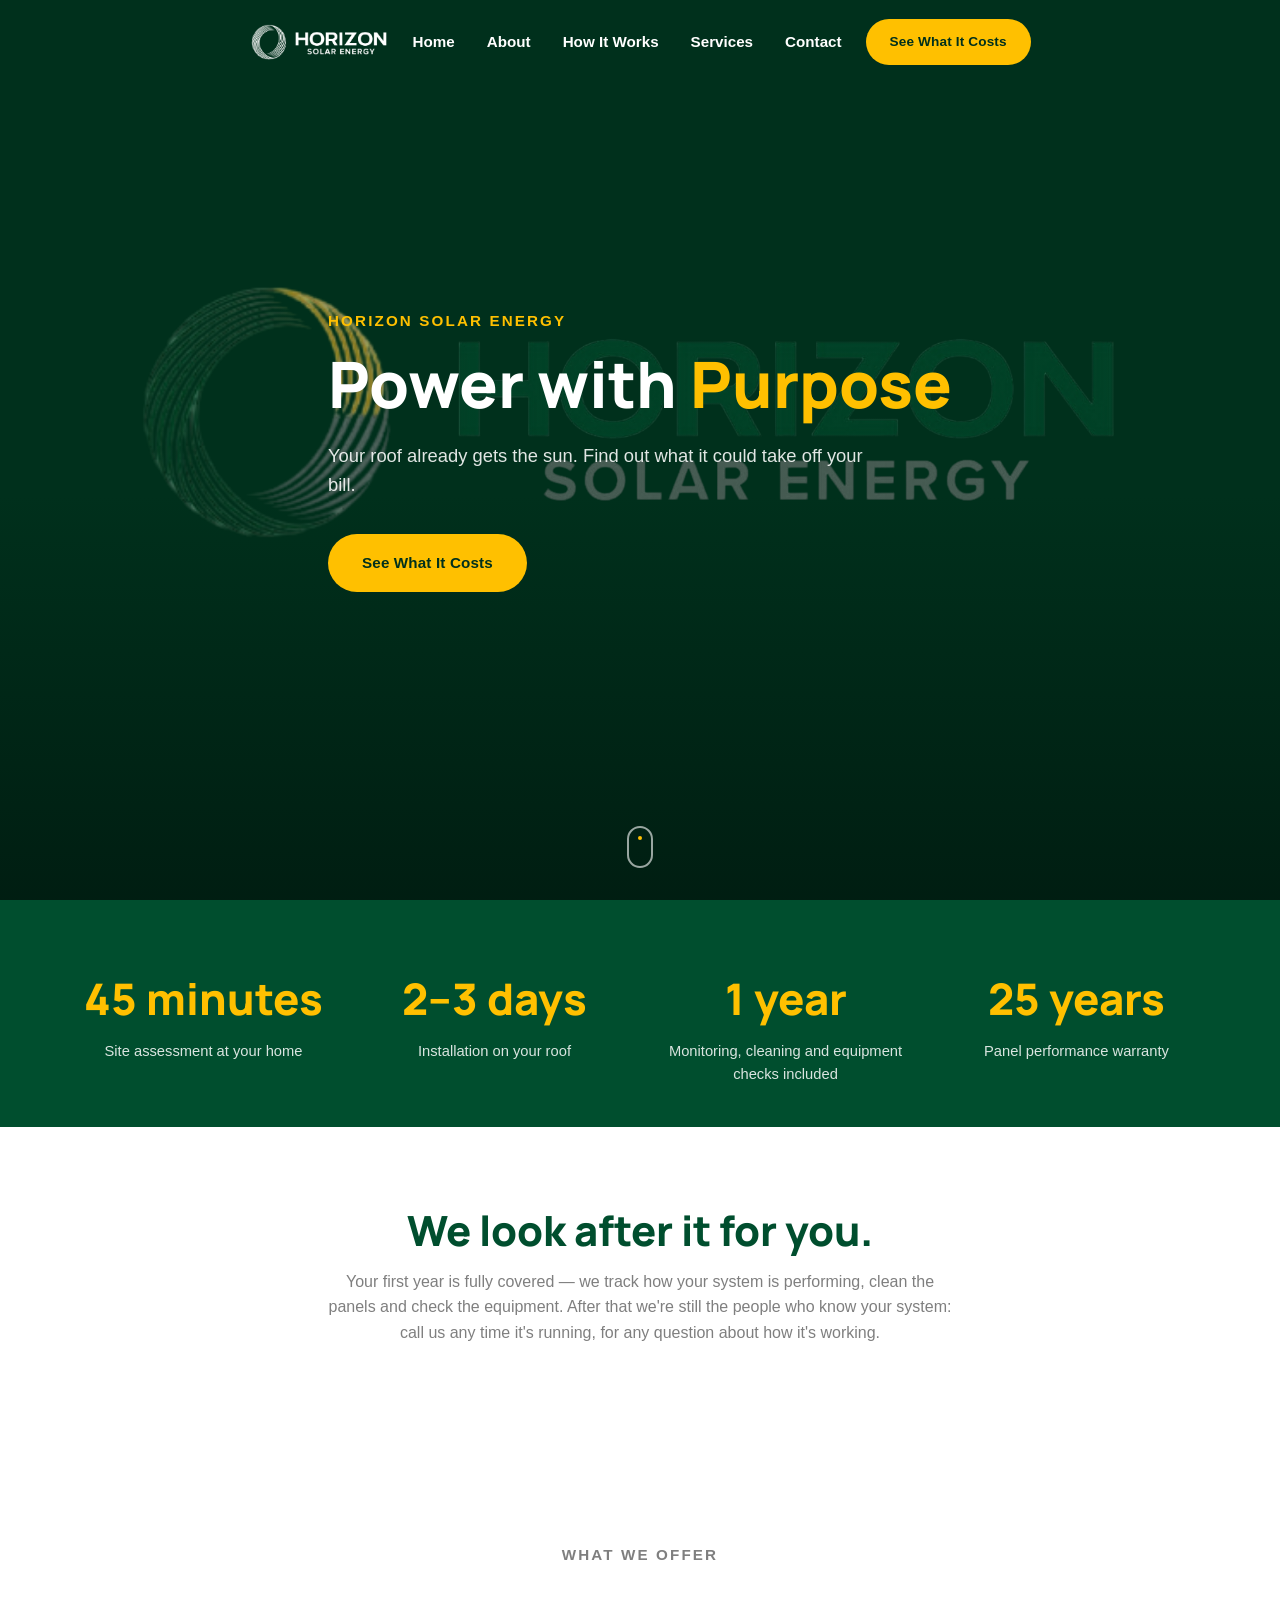
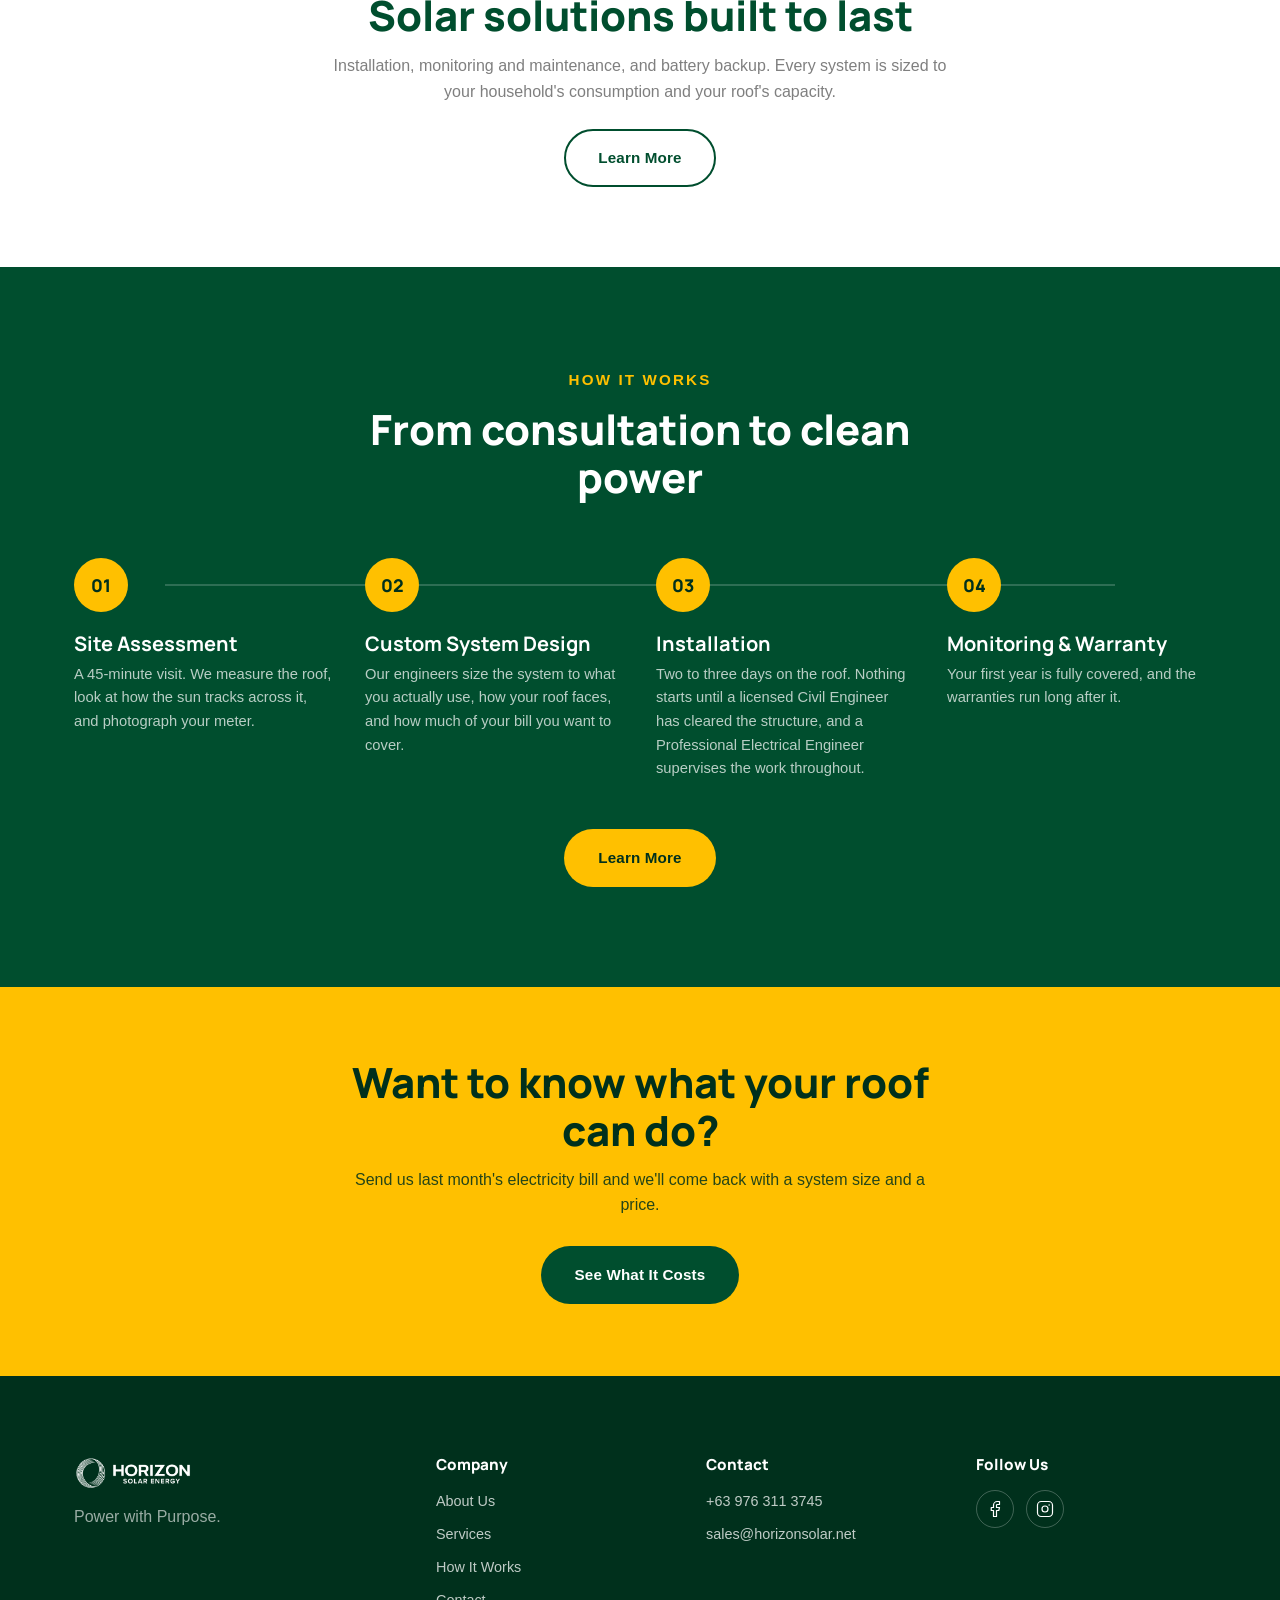
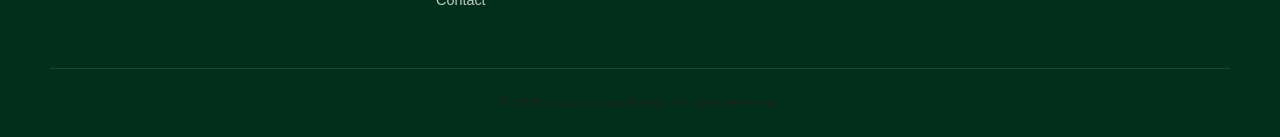
==== commit 39acd1cc: "Apply full copy/build-sheet pass (Website Build Sheet, 40 of 43 tasks) Site-wide: "Get a Free Quote"" ====
--- a/index.html
+++ b/index.html
@@ -3,14 +3,50 @@
 <head>
 <meta charset="UTF-8">
 <meta name="viewport" content="width=device-width, initial-scale=1.0">
-<title>Horizon Solar Energy — Power with Purpose</title>
-<meta name="description" content="Horizon Solar Energy provides trusted, reliable residential solar solutions for Filipino families and communities.">
+<title>Horizon Solar Energy — Solar Panel Installation in the Philippines</title>
+<meta name="description" content="Trusted residential solar panel installation for Filipino homes. Get a free, instant solar savings estimate and start lowering your electric bill today.">
+<link rel="canonical" href="https://horizonsolar.net/">
+<meta property="og:type" content="website">
+<meta property="og:site_name" content="Horizon Solar Energy">
+<meta property="og:title" content="Horizon Solar Energy — Solar Panel Installation in the Philippines">
+<meta property="og:description" content="Trusted residential solar panel installation for Filipino homes. Get a free, instant solar savings estimate and start lowering your electric bill today.">
+<meta property="og:url" content="https://horizonsolar.net/">
+<meta property="og:image" content="https://horizonsolar.net/assets/images/horizon-logo.png">
+<meta name="twitter:card" content="summary">
+<meta name="twitter:title" content="Horizon Solar Energy — Solar Panel Installation in the Philippines">
+<meta name="twitter:description" content="Trusted residential solar panel installation for Filipino homes. Get a free, instant solar savings estimate and start lowering your electric bill today.">
+<meta name="twitter:image" content="https://horizonsolar.net/assets/images/horizon-logo.png">
 <link rel="icon" href="assets/images/horizon-favicon.png">
 <link rel="preconnect" href="https://fonts.googleapis.com">
 <link rel="preconnect" href="https://fonts.gstatic.com" crossorigin>
 <link href="https://fonts.googleapis.com/css2?family=Manrope:wght@300;400;500;700;800&display=swap" rel="stylesheet">
 <link href="https://api.fontshare.com/v2/css?f[]=switzer@300,400,500,700,900&display=swap" rel="stylesheet">
 <link rel="stylesheet" href="assets/css/styles.css">
+<script type="application/ld+json">
+{
+  "@context": "https://schema.org",
+  "@type": "LocalBusiness",
+  "name": "Horizon Solar Energy",
+  "url": "https://horizonsolar.net/",
+  "logo": "https://horizonsolar.net/assets/images/horizon-logo-cropped.png",
+  "image": "https://horizonsolar.net/assets/images/horizon-logo.png",
+  "telephone": "+63-976-311-3745",
+  "email": "sales@horizonsolar.net",
+  "description": "Horizon Solar Energy provides trusted, reliable residential solar solutions for Filipino families and communities.",
+  "areaServed": {
+    "@type": "Country",
+    "name": "Philippines"
+  },
+  "address": {
+    "@type": "PostalAddress",
+    "addressCountry": "PH"
+  },
+  "sameAs": [
+    "https://www.facebook.com/profile.php?id=61590181635503",
+    "https://www.instagram.com/horizonsolare/"
+  ]
+}
+</script>
 </head>
 <body>
 
@@ -26,14 +62,14 @@
       <ul>
         <li><a href="index.html" aria-current="page">Home</a></li>
         <li><a href="about.html">About</a></li>
-        <li><a href="faq.html">FAQs</a></li>
+        <li><a href="faq.html">How It Works</a></li>
         <li><a href="services.html">Services</a></li>
         <li><a href="contact.html">Contact</a></li>
       </ul>
     </nav>
 
     <div class="header-actions">
-      <a href="quote.html" class="btn btn-gold btn-sm">Get a Free Quote</a>
+      <a href="quote.html" class="btn btn-gold btn-sm">See What It Costs</a>
       <button class="nav-toggle" id="navToggle" aria-label="Toggle menu" aria-expanded="false">
         <span></span><span></span><span></span>
       </button>
@@ -52,10 +88,9 @@
     <div class="container hero-content">
       <p class="eyebrow reveal">Horizon Solar Energy</p>
       <h1 class="reveal">Power with <span class="text-gold">Purpose</span></h1>
-      <p class="hero-sub reveal">Clean, reliable solar energy for Filipino homes — built on trust, engineered to last, and designed to bring lasting savings to your family for generations.</p>
+      <p class="hero-sub reveal">Your roof already gets the sun. Find out what it could take off your bill.</p>
       <div class="hero-actions reveal">
-        <a href="quote.html" class="btn btn-gold">Get a Free Quote</a>
-        <a href="faq.html" class="btn btn-outline-light">See How It Works</a>
+        <a href="quote.html" class="btn btn-gold">See What It Costs</a>
       </div>
     </div>
     <a href="#stats" class="scroll-indicator" aria-label="Scroll down">
@@ -64,124 +99,94 @@
   </section>
 
   <!-- STATS -->
-  <!-- <section class="stats" id="stats">
+  <section class="stats" id="stats">
     <div class="container stats-grid">
       <div class="stat reveal">
-        <span class="stat-number" data-count="500" data-suffix="+">0</span>
-        <span class="stat-label">Homes Powered</span>
-      </div>
-      <div class="stat reveal">
-        <span class="stat-number" data-count="12" data-suffix=" MW">0</span>
-        <span class="stat-label">Solar Capacity Installed</span>
-      </div>
-      <div class="stat reveal">
-        <span class="stat-number" data-count="8200" data-suffix="+">0</span>
-        <span class="stat-label">Tons of CO2 Avoided</span>
-      </div>
-      <div class="stat reveal">
-        <span class="stat-number" data-count="15" data-suffix="+">0</span>
-        <span class="stat-label">Years Combined Experience</span>
-      </div>
-    </div>
-    <p class="stats-note container">Figures shown are placeholder estimates pending confirmed data.</p>
-  </section> -->
-
-  <!-- SERVICES TEASER
+        <span class="stat-static">45 minutes</span>
+        <span class="stat-label">Site assessment at your home</span>
+      </div>
+      <div class="stat reveal">
+        <span class="stat-static">2–3 days</span>
+        <span class="stat-label">Installation on your roof</span>
+      </div>
+      <div class="stat reveal">
+        <span class="stat-static">1 year</span>
+        <span class="stat-label">Monitoring, cleaning and equipment checks included</span>
+      </div>
+      <div class="stat reveal">
+        <span class="stat-static">25 years</span>
+        <span class="stat-label">Panel performance warranty</span>
+      </div>
+    </div>
+  </section>
+
+  <!-- FIRST-YEAR SERVICE -->
+  <section class="teaser">
+    <div class="container teaser-inner reveal">
+      <div class="teaser-copy">
+        <h2>We look after it for you.</h2>
+        <p>Your first year is fully covered — we track how your system is performing, clean the panels and check the equipment. After that we're still the people who know your system: call us any time it's running, for any question about how it's working.</p>
+      </div>
+    </div>
+  </section>
+
+  <!-- SERVICES TEASER -->
   <section class="teaser">
     <div class="container teaser-inner reveal">
       <div class="teaser-copy">
         <p class="eyebrow">What We Offer</p>
         <h2>Solar solutions built to last</h2>
-        <p>From residential installation to monitoring, maintenance, and battery backup — every service we offer is grounded in trusted partnerships and reliable, long-term results.</p>
+        <p>Installation, monitoring and maintenance, and battery backup. Every system is sized to your household's consumption and your roof's capacity.</p>
         <a href="services.html" class="btn btn-outline-dark">Learn More</a>
       </div>
     </div>
-  </section> -->
+  </section>
 
   <!-- PROCESS TEASER -->
-  <!-- <section class="teaser teaser-dark">
-    <div class="container teaser-inner reveal">
-      <div class="teaser-copy">
+  <section class="process">
+    <div class="container">
+      <div class="section-head reveal light">
         <p class="eyebrow">How It Works</p>
         <h2>From consultation to clean power</h2>
-        <p>A straightforward four-step path, every step guided by our team — see the full process and answers to common questions.</p>
+      </div>
+      <div class="timeline">
+        <div class="timeline-step reveal">
+          <span class="timeline-number">01</span>
+          <h3>Site Assessment</h3>
+          <p>A 45-minute visit. We measure the roof, look at how the sun tracks across it, and photograph your meter.</p>
+        </div>
+        <div class="timeline-step reveal">
+          <span class="timeline-number">02</span>
+          <h3>Custom System Design</h3>
+          <p>Our engineers size the system to what you actually use, how your roof faces, and how much of your bill you want to cover.</p>
+        </div>
+        <div class="timeline-step reveal">
+          <span class="timeline-number">03</span>
+          <h3>Installation</h3>
+          <p>Two to three days on the roof. Nothing starts until a licensed Civil Engineer has cleared the structure, and a Professional Electrical Engineer supervises the work throughout.</p>
+        </div>
+        <div class="timeline-step reveal">
+          <span class="timeline-number">04</span>
+          <h3>Monitoring &amp; Warranty</h3>
+          <p>Your first year is fully covered, and the warranties run long after it.</p>
+        </div>
+      </div>
+      <div class="timeline-cta reveal">
         <a href="faq.html" class="btn btn-gold">Learn More</a>
       </div>
     </div>
-  </section> -->
-
-  <!-- WHY HORIZON / VALUES -->
-  <!-- <section class="values" id="why">
-    <div class="container">
-      <div class="section-head reveal">
-        <p class="eyebrow">Why Horizon</p>
-        <h2>The values behind every install</h2>
-      </div>
-      <div class="values-grid">
-        <div class="value-card reveal">
-          <h3>Integrity</h3>
-          <p>We act with honesty, transparency, and accountability in everything we do.</p>
-        </div>
-        <div class="value-card reveal">
-          <h3>Reliability</h3>
-          <p>We deliver on our promises and stand behind our work.</p>
-        </div>
-        <div class="value-card reveal">
-          <h3>Stewardship</h3>
-          <p>We create lasting value for people, communities, and the environment.</p>
-        </div>
-        <div class="value-card reveal">
-          <h3>Service</h3>
-          <p>We put our customers and communities at the heart of what we do.</p>
-        </div>
-        <div class="value-card reveal">
-          <h3>Purpose</h3>
-          <p>We harness clean energy to improve lives and build a brighter future.</p>
-        </div>
-      </div>
-    </div>
-  </section> -->
-
-  <!-- TESTIMONIALS -->
-  <!-- <section class="testimonials" id="testimonials">
-    <div class="container">
-      <div class="section-head reveal light">
-        <p class="eyebrow">Client Stories</p>
-        <h2>Trusted by families like yours</h2>
-        <p class="section-sub">Placeholder quotes shown below — to be replaced with real client testimonials.</p>
-      </div>
-      <div class="testimonial-slider reveal">
-        <div class="testimonial-track" id="testimonialTrack">
-          <blockquote class="testimonial-slide is-active">
-            <p>"From the first consultation to the final install, the Horizon team explained every step. Our electric bill dropped within the first month."</p>
-            <cite>— Maria S., Quezon City</cite>
-          </blockquote>
-          <blockquote class="testimonial-slide">
-            <p>"What stood out was how reliable they were — they showed up when they said they would and stood behind their work."</p>
-            <cite>— Ramon D., Batangas</cite>
-          </blockquote>
-          <blockquote class="testimonial-slide">
-            <p>"It feels good knowing our home is powered by something that's better for our community and our future."</p>
-            <cite>— Liza P., Laguna</cite>
-          </blockquote>
-        </div>
-        <div class="testimonial-dots" id="testimonialDots">
-          <button class="dot is-active" data-slide="0" aria-label="Testimonial 1"></button>
-          <button class="dot" data-slide="1" aria-label="Testimonial 2"></button>
-          <button class="dot" data-slide="2" aria-label="Testimonial 3"></button>
-        </div>
-      </div>
-    </div>
-  </section> -->
+  </section>
+
+  <!-- CREDENTIALS & REVIEWS — reserved position; content pending, see PROGRESS.md -->
 
   <!-- CTA BANNER -->
-  <!-- <section class="cta-banner">
+  <section class="cta-banner">
     <div class="container cta-banner-inner reveal">
-      <h2>Ready to lower your energy costs?</h2>
-      <p>Talk to our team for a free, no-obligation solar consultation.</p>
-      <a href="quote.html" class="btn btn-gold">Get a Free Quote</a>
-    </div>
-  </section> -->
+      <h2>Want to know what your roof can do?</h2>
+      <p>Send us last month's electricity bill and we'll come back with a system size and a price.</p>
+      <a href="quote.html" class="btn btn-gold">See What It Costs</a>
+    </div>
+  </section>
 
 </main>
 
@@ -197,7 +202,7 @@
       <ul>
         <li><a href="about.html">About Us</a></li>
         <li><a href="services.html">Services</a></li>
-        <li><a href="faq.html">FAQs</a></li>
+        <li><a href="faq.html">How It Works</a></li>
         <li><a href="contact.html">Contact</a></li>
       </ul>
     </div>
--- a/assets/css/styles.css
+++ b/assets/css/styles.css
@@ -258,7 +258,7 @@
   text-align: center;
 }
 .stat { display: flex; flex-direction: column; gap: 6px; }
-.stat-number {
+.stat-number, .stat-static {
   font-family: var(--font-heading);
   font-weight: 800;
   font-size: clamp(2rem, 3.4vw, 2.8rem);
@@ -302,22 +302,27 @@
   margin: 18px 0 14px;
 }
 .about-copy p:not(.lead) { color: var(--color-gray); margin-bottom: 8px; }
-.value-tags {
+.about-vision { margin-top: 28px; }
+.about-credentials {
+  list-style: none;
   display: flex;
-  flex-wrap: wrap;
+  flex-direction: column;
   gap: 10px;
-  list-style: none;
-  margin-top: 28px;
-}
-.value-tags li {
-  padding: 8px 18px;
-  border: 1.5px solid var(--color-green);
-  border-radius: 999px;
-  font-size: 0.85rem;
+  margin-top: 24px;
+}
+.about-credentials li {
+  font-size: 0.92rem;
+  color: var(--color-gray);
+  padding-left: 26px;
+  position: relative;
+}
+.about-credentials li::before {
+  content: '✓';
+  position: absolute;
+  left: 0;
+  color: var(--color-gold-dark);
   font-weight: 700;
-  color: var(--color-green);
-}
-
+}
 /* ===== Section head ===== */
 .section-head { max-width: 640px; margin: 0 auto 56px; text-align: center; }
 .section-head .eyebrow { color: var(--color-gold-dark); }
@@ -365,6 +370,13 @@
   border-top: 2px solid var(--color-gold);
   padding-top: 12px;
 }
+.commercial-strip {
+  text-align: center;
+  margin-top: 56px;
+  padding-top: 40px;
+  border-top: 1px solid rgba(0, 0, 0, 0.08);
+}
+.commercial-strip p { color: var(--color-gray); margin-bottom: 16px; }
 
 /* ===== Process ===== */
 .process {
@@ -404,6 +416,7 @@
 }
 .timeline-step h3 { color: var(--color-white); margin-bottom: 8px; }
 .timeline-step p { color: rgba(255, 255, 255, 0.72); font-size: 0.92rem; }
+.timeline-cta { text-align: center; margin-top: 48px; }
 
 /* ===== Values ===== */
 .values { padding: 100px 0; background: var(--color-white); }
@@ -564,11 +577,19 @@
 
 /* ===== Gallery: uploaded photo tiles ===== */
 .gallery-tile.has-photo {
-  background-size: cover;
-  background-position: center;
   align-items: flex-start;
   justify-content: flex-end;
   position: relative;
+  overflow: hidden;
+}
+.gallery-tile-img {
+  position: absolute;
+  inset: 0;
+  width: 100%;
+  height: 100%;
+  object-fit: cover;
+  object-position: center;
+  z-index: 0;
 }
 .gallery-tile.has-photo::before {
   content: '';
@@ -576,8 +597,9 @@
   inset: 0;
   border-radius: inherit;
   background: linear-gradient(180deg, rgba(0, 0, 0, 0) 45%, rgba(0, 20, 12, 0.75) 100%);
-}
-.gallery-tile.has-photo p { position: relative; z-index: 1; text-align: left; }
+  z-index: 1;
+}
+.gallery-tile.has-photo p { position: relative; z-index: 2; text-align: left; }
 .content-loading, .content-empty {
   grid-column: 1 / -1;
   text-align: center;
@@ -795,6 +817,7 @@
 .quote-cost-vs { font-size: 0.8rem; font-weight: 700; color: var(--color-gray); }
 
 .quote-scenarios { display: flex; flex-direction: column; gap: 18px; margin-bottom: 24px; }
+.quote-scenarios-note { font-size: 0.82rem; color: var(--color-gray); text-align: center; margin: -12px 0 24px; }
 .quote-scenario-card {
   background: var(--color-white);
   border-radius: var(--radius);
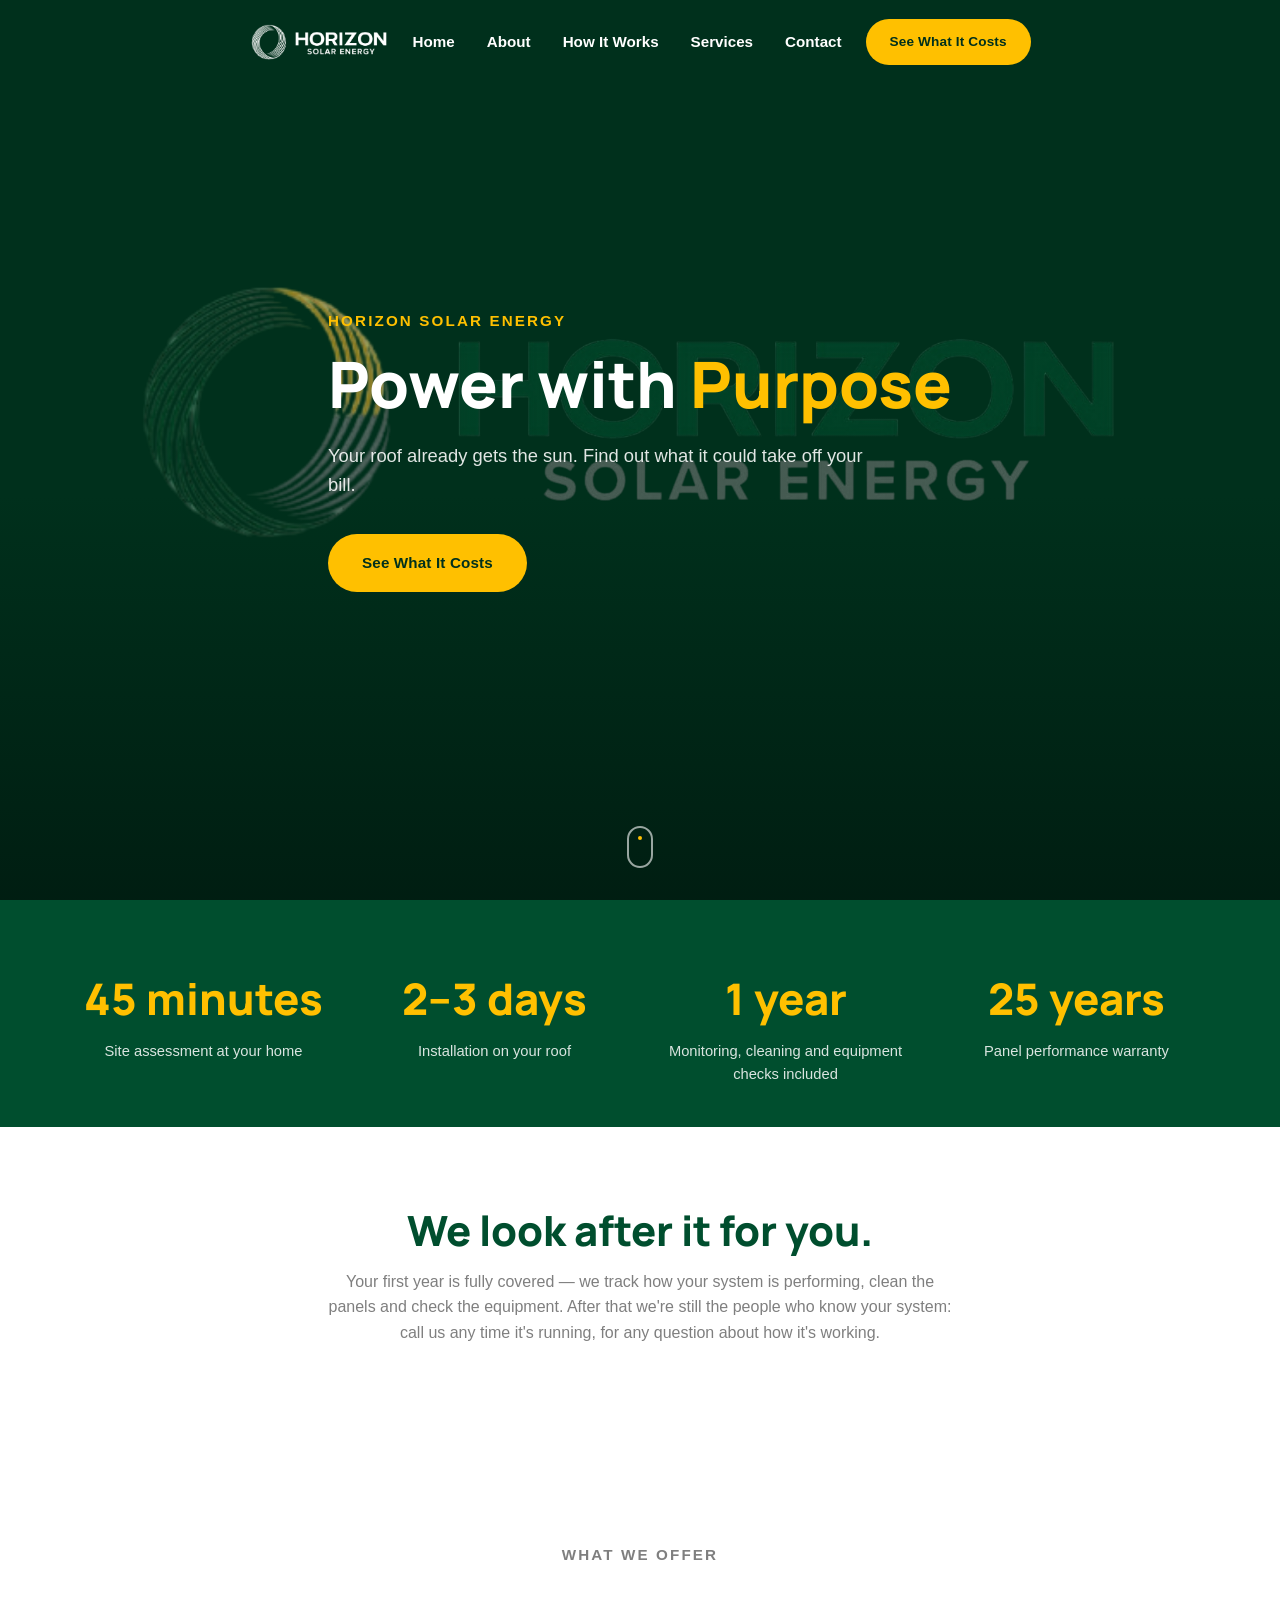
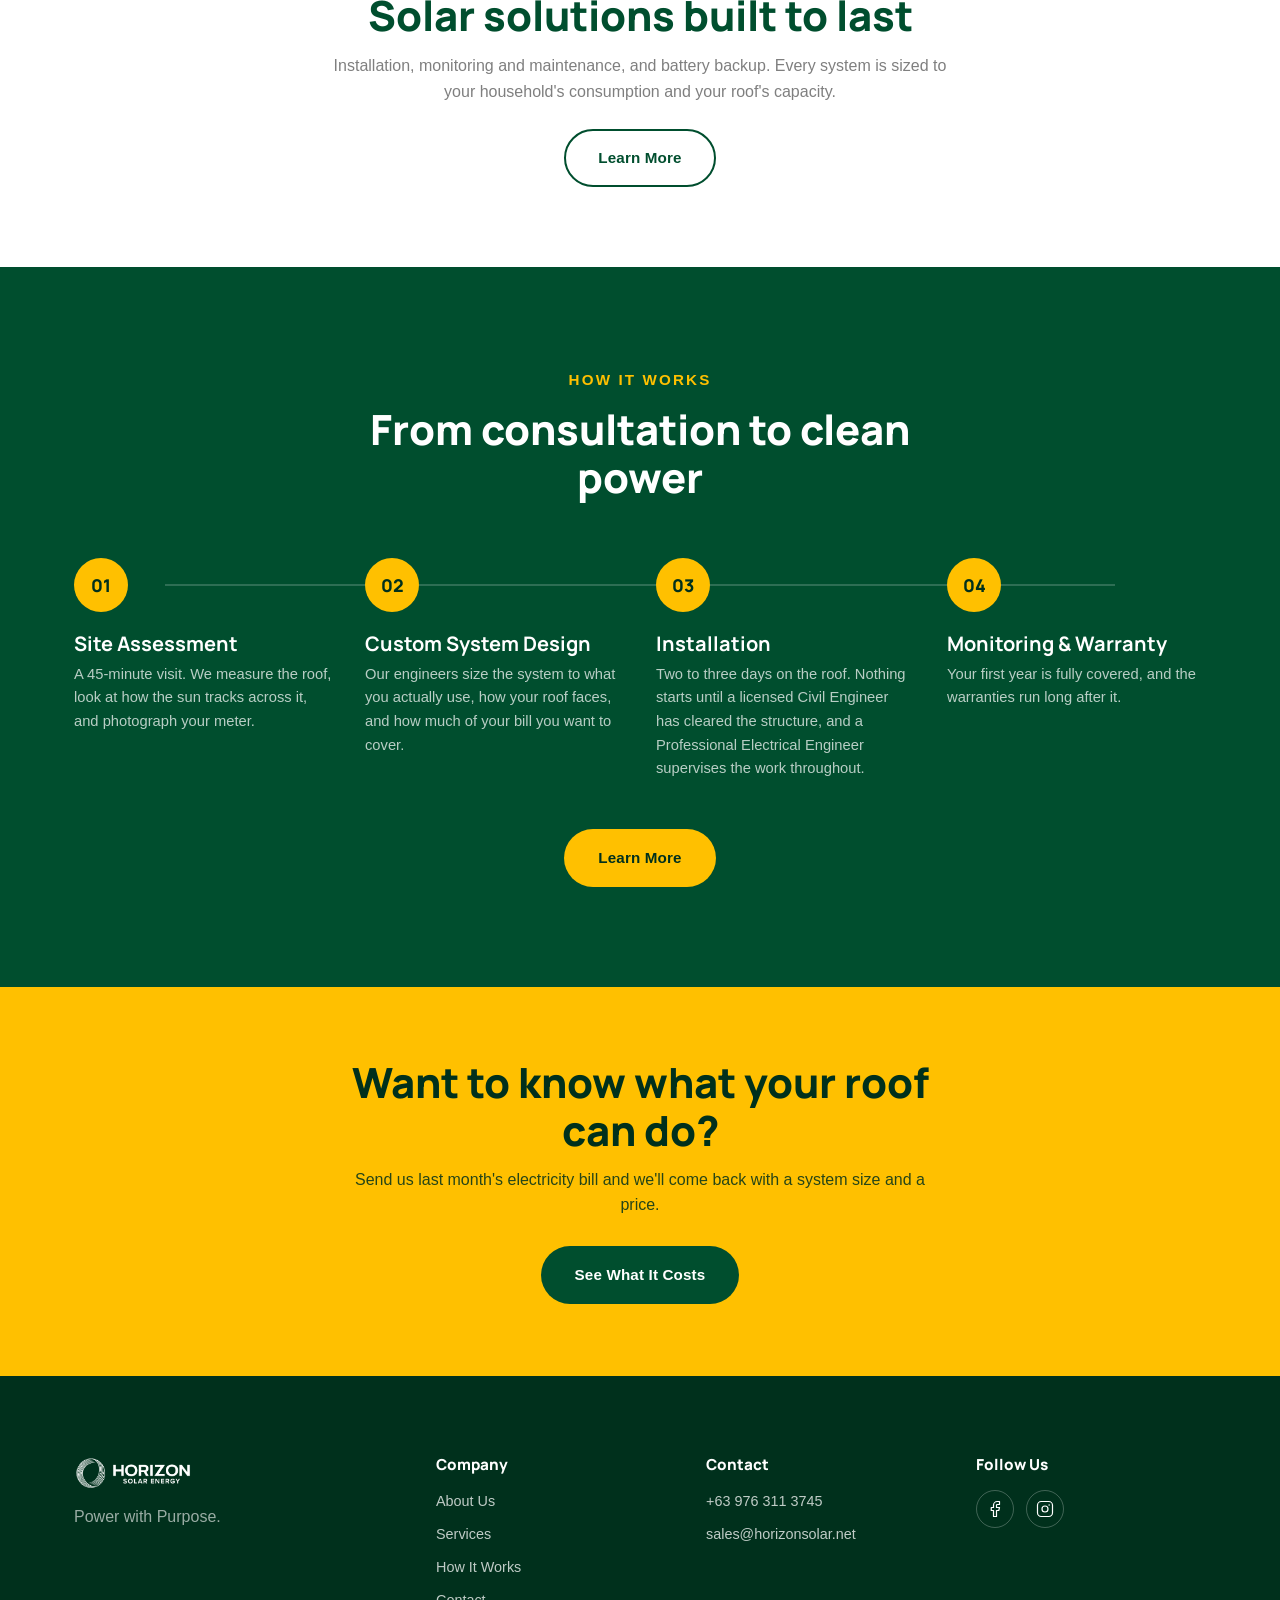
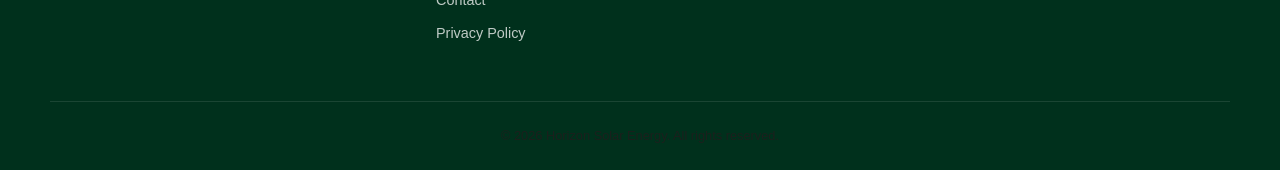
==== commit d7e65bad: "Add Privacy Policy page and link it in the footer site-wide Build Sheet tasks A2/G9 - privacy.html c" ====
--- a/index.html
+++ b/index.html
@@ -204,6 +204,7 @@
         <li><a href="services.html">Services</a></li>
         <li><a href="faq.html">How It Works</a></li>
         <li><a href="contact.html">Contact</a></li>
+        <li><a href="privacy.html">Privacy Policy</a></li>
       </ul>
     </div>
     <div class="footer-col">
--- a/assets/css/styles.css
+++ b/assets/css/styles.css
@@ -370,13 +370,30 @@
   border-top: 2px solid var(--color-gold);
   padding-top: 12px;
 }
-.commercial-strip {
+.commercial-section {
+  background: var(--color-green);
+  padding: 100px 0;
+}
+.commercial-inner {
+  max-width: 680px;
+  margin: 0 auto;
   text-align: center;
-  margin-top: 56px;
-  padding-top: 40px;
-  border-top: 1px solid rgba(0, 0, 0, 0.08);
-}
-.commercial-strip p { color: var(--color-gray); margin-bottom: 16px; }
+}
+.commercial-inner h2 { color: var(--color-white); margin-bottom: 10px; }
+.commercial-tagline {
+  color: var(--color-gold);
+  font-weight: 700;
+  letter-spacing: 0.06em;
+  text-transform: uppercase;
+  font-size: 0.9rem;
+  margin-bottom: 28px;
+}
+.commercial-inner p:not(.commercial-tagline) {
+  color: rgba(255, 255, 255, 0.85);
+  font-size: 1.05rem;
+  margin-bottom: 18px;
+}
+.commercial-inner .btn { margin-top: 12px; }
 
 /* ===== Process ===== */
 .process {
@@ -816,8 +833,7 @@
 .quote-cost-unit { font-size: 0.75rem; color: var(--color-gray); }
 .quote-cost-vs { font-size: 0.8rem; font-weight: 700; color: var(--color-gray); }
 
-.quote-scenarios { display: flex; flex-direction: column; gap: 18px; margin-bottom: 24px; }
-.quote-scenarios-note { font-size: 0.82rem; color: var(--color-gray); text-align: center; margin: -12px 0 24px; }
+.quote-recommendation { margin-bottom: 24px; }
 .quote-scenario-card {
   background: var(--color-white);
   border-radius: var(--radius);
@@ -880,6 +896,18 @@
   margin-bottom: 20px;
 }
 .quote-note p { font-size: 0.85rem; color: var(--color-green-dark); }
+
+.quote-assumptions {
+  background: var(--color-gray-light);
+  border-radius: var(--radius);
+  padding: 22px 26px;
+  margin-bottom: 20px;
+}
+.quote-assumptions-label { font-size: 0.78rem; font-weight: 700; text-transform: uppercase; letter-spacing: 0.03em; color: var(--color-green); margin-bottom: 10px; }
+.quote-assumptions ul { list-style: none; display: flex; flex-direction: column; gap: 8px; }
+.quote-assumptions li { font-size: 0.85rem; color: var(--color-gray); padding-left: 16px; position: relative; }
+.quote-assumptions li::before { content: '—'; position: absolute; left: 0; color: var(--color-gray); }
+
 .quote-disclaimer { font-size: 0.78rem; color: var(--color-gray); font-style: italic; margin-bottom: 24px; }
 .quote-results .btn { width: 100%; text-align: center; justify-content: center; }
 .quote-edit-link {
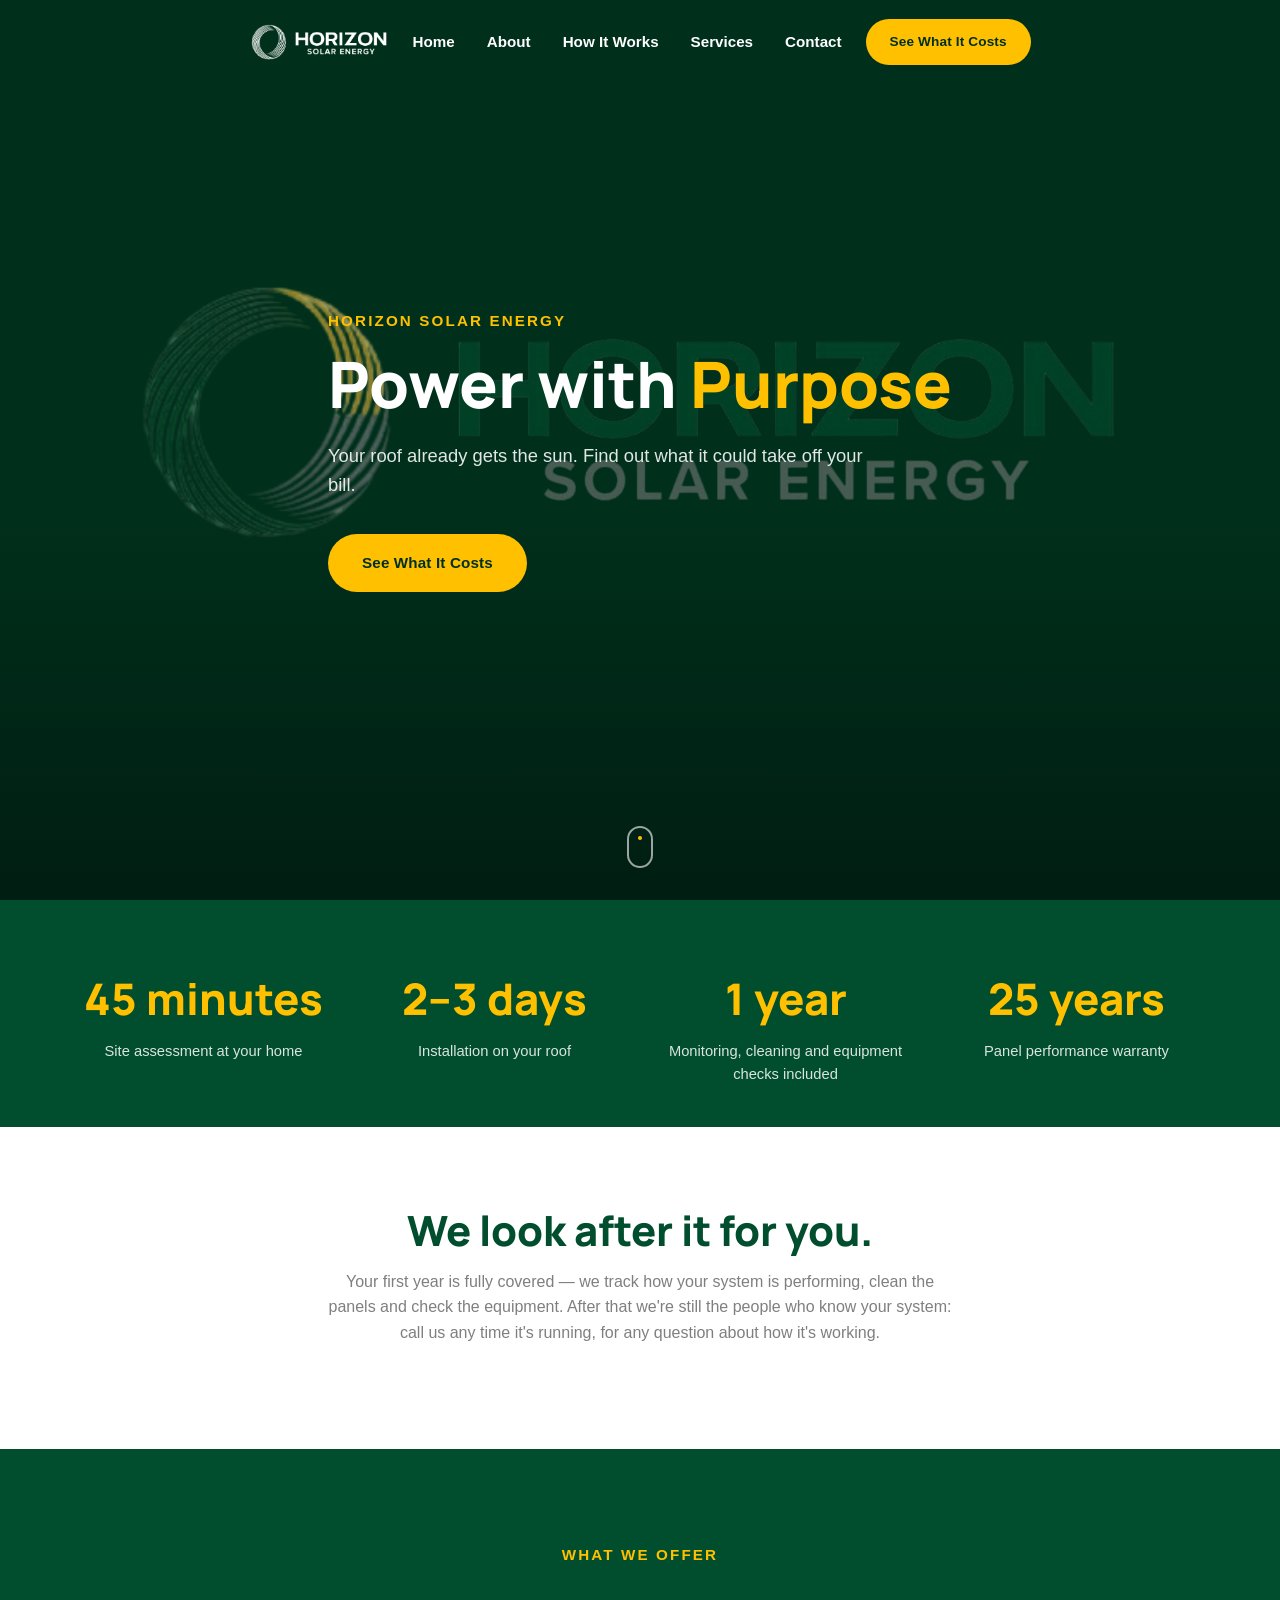
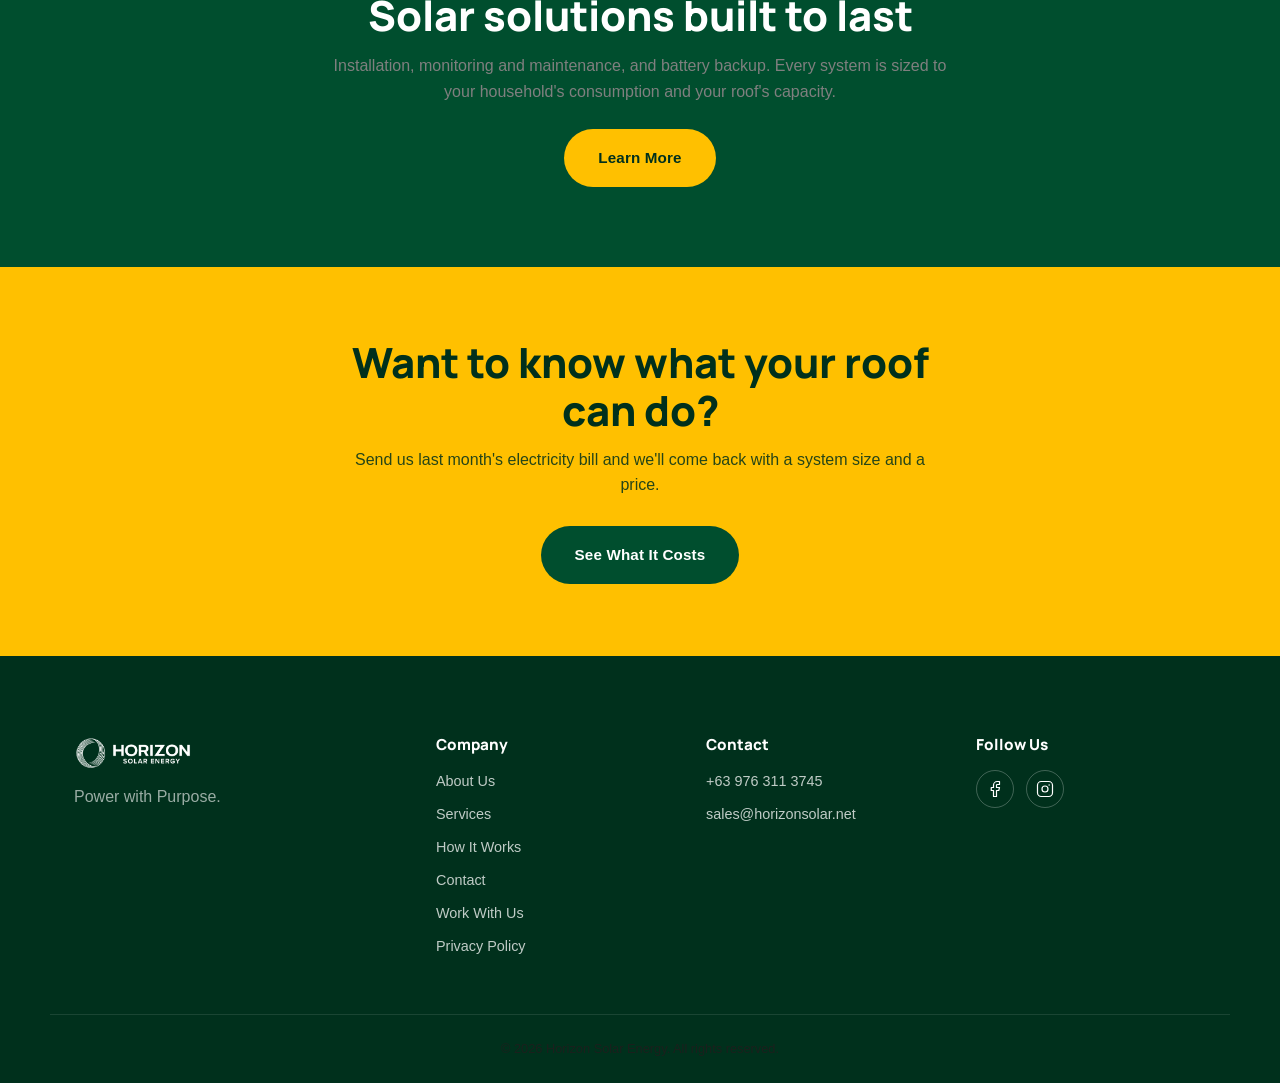
==== commit ca4b14cc: "Simplify homepage: drop the How It Works teaser, darken the next section Removes the homepage's own " ====
--- a/index.html
+++ b/index.html
@@ -131,48 +131,13 @@
   </section>
 
   <!-- SERVICES TEASER -->
-  <section class="teaser">
+  <section class="teaser teaser-dark">
     <div class="container teaser-inner reveal">
       <div class="teaser-copy">
         <p class="eyebrow">What We Offer</p>
         <h2>Solar solutions built to last</h2>
         <p>Installation, monitoring and maintenance, and battery backup. Every system is sized to your household's consumption and your roof's capacity.</p>
-        <a href="services.html" class="btn btn-outline-dark">Learn More</a>
-      </div>
-    </div>
-  </section>
-
-  <!-- PROCESS TEASER -->
-  <section class="process">
-    <div class="container">
-      <div class="section-head reveal light">
-        <p class="eyebrow">How It Works</p>
-        <h2>From consultation to clean power</h2>
-      </div>
-      <div class="timeline">
-        <div class="timeline-step reveal">
-          <span class="timeline-number">01</span>
-          <h3>Site Assessment</h3>
-          <p>A 45-minute visit. We measure the roof, look at how the sun tracks across it, and photograph your meter.</p>
-        </div>
-        <div class="timeline-step reveal">
-          <span class="timeline-number">02</span>
-          <h3>Custom System Design</h3>
-          <p>Our engineers size the system to what you actually use, how your roof faces, and how much of your bill you want to cover.</p>
-        </div>
-        <div class="timeline-step reveal">
-          <span class="timeline-number">03</span>
-          <h3>Installation</h3>
-          <p>Two to three days on the roof. Nothing starts until a licensed Civil Engineer has cleared the structure, and a Professional Electrical Engineer supervises the work throughout.</p>
-        </div>
-        <div class="timeline-step reveal">
-          <span class="timeline-number">04</span>
-          <h3>Monitoring &amp; Warranty</h3>
-          <p>Your first year is fully covered, and the warranties run long after it.</p>
-        </div>
-      </div>
-      <div class="timeline-cta reveal">
-        <a href="faq.html" class="btn btn-gold">Learn More</a>
+        <a href="services.html" class="btn btn-gold">Learn More</a>
       </div>
     </div>
   </section>
@@ -204,6 +169,7 @@
         <li><a href="services.html">Services</a></li>
         <li><a href="faq.html">How It Works</a></li>
         <li><a href="contact.html">Contact</a></li>
+        <li><a href="work-with-us.html">Work With Us</a></li>
         <li><a href="privacy.html">Privacy Policy</a></li>
       </ul>
     </div>
--- a/assets/css/styles.css
+++ b/assets/css/styles.css
@@ -288,13 +288,10 @@
 .about-visual-frame {
   background: var(--color-gray-light);
   border-radius: var(--radius);
-  padding: 48px;
-  display: flex;
-  align-items: center;
-  justify-content: center;
   aspect-ratio: 1 / 1;
-}
-.about-emblem { width: 70%; }
+  overflow: hidden;
+}
+.about-emblem { width: 100%; height: 100%; object-fit: cover; display: block; }
 .about-copy .lead {
   font-size: 1.2rem;
   font-weight: 600;
@@ -624,6 +621,45 @@
   padding: 24px 0;
 }
 
+/* ===== Work With Us ===== */
+.jobs-section { padding: 90px 0 110px; background: var(--color-white); }
+.jobs-grid {
+  display: grid;
+  grid-template-columns: repeat(2, 1fr);
+  gap: 28px;
+}
+.job-card {
+  background: var(--color-off-white);
+  border-radius: var(--radius);
+  padding: 32px;
+  border: 1px solid rgba(0, 0, 0, 0.04);
+}
+.job-card-head {
+  display: flex;
+  align-items: flex-start;
+  justify-content: space-between;
+  gap: 12px;
+  margin-bottom: 8px;
+}
+.job-card-head h3 { color: var(--color-green); }
+.job-card-type {
+  flex-shrink: 0;
+  font-size: 0.72rem;
+  font-weight: 700;
+  text-transform: uppercase;
+  letter-spacing: 0.03em;
+  color: var(--color-green);
+  background: rgba(0, 78, 46, 0.08);
+  padding: 5px 12px;
+  border-radius: 999px;
+  white-space: nowrap;
+}
+.job-card-location { font-size: 0.85rem; color: var(--color-gray); margin-bottom: 14px; }
+.job-card-summary { color: var(--color-gray); font-size: 0.95rem; margin-bottom: 16px; }
+.job-qualifications { list-style: none; display: flex; flex-direction: column; gap: 8px; margin-bottom: 22px; }
+.job-qualifications li { font-size: 0.88rem; color: var(--color-gray); padding-left: 16px; position: relative; }
+.job-qualifications li::before { content: '—'; position: absolute; left: 0; color: var(--color-gold-dark); }
+
 /* ===== FAQ / Articles accordion ===== */
 .faq, .articles { padding: 90px 0; background: var(--color-white); }
 .articles { background: var(--color-off-white); }
@@ -709,6 +745,14 @@
 .contact-info-list { list-style: none; display: flex; flex-direction: column; gap: 20px; margin-bottom: 24px; }
 .contact-info-label { display: block; font-size: 0.75rem; font-weight: 700; letter-spacing: 0.04em; text-transform: uppercase; color: var(--color-gold-dark); margin-bottom: 4px; }
 .contact-note { font-size: 0.8rem; color: var(--color-gray); font-style: italic; }
+
+/* ===== Privacy page ===== */
+.privacy-section { padding: 90px 0; background: var(--color-white); }
+.privacy-content { max-width: 760px; margin: 0 auto; }
+.privacy-updated { font-size: 0.9rem; color: var(--color-gray); margin-bottom: 36px; }
+.privacy-content h2 { color: var(--color-green); margin-top: 40px; margin-bottom: 12px; }
+.privacy-content h2:first-of-type { margin-top: 0; }
+.privacy-content p { color: var(--color-gray); line-height: 1.7; margin-bottom: 14px; }
 
 /* ===== Quote calculator ===== */
 .quote-section { padding: 90px 0; background: var(--color-white); }
@@ -765,6 +809,20 @@
 .info-toggle.is-open .accordion-panel { padding: 10px 0 0; max-height: 300px; }
 .info-toggle .accordion-panel p { font-size: 0.85rem; }
 
+.quote-privacy-notice { display: flex; flex-direction: column; gap: 12px; }
+.quote-privacy-notice p { font-size: 0.8rem; color: var(--color-gray); line-height: 1.6; }
+.quote-privacy-notice p a { color: var(--color-green); text-decoration: underline; }
+.quote-consent-checkbox {
+  display: flex;
+  align-items: flex-start;
+  gap: 10px;
+  font-size: 0.82rem;
+  color: var(--color-gray);
+  font-weight: 500;
+  cursor: pointer;
+}
+.quote-consent-checkbox input[type="checkbox"] { margin-top: 3px; flex-shrink: 0; accent-color: var(--color-green); width: 16px; height: 16px; }
+
 .quote-submit { align-self: stretch; text-align: center; justify-content: center; }
 .quote-loading {
   display: flex;
@@ -778,12 +836,6 @@
   text-align: center;
 }
 .quote-loading[hidden] { display: none; }
-.quote-loading-video {
-  width: 100%;
-  border-radius: var(--radius);
-  display: block;
-}
-.quote-loading-video[hidden] { display: none; }
 .spinner {
   width: 20px; height: 20px;
   border: 3px solid var(--color-gray-light);
@@ -792,6 +844,16 @@
   animation: spin 0.8s linear infinite;
 }
 @keyframes spin { to { transform: rotate(360deg); } }
+
+.quote-send-error {
+  background: rgba(178, 59, 59, 0.08);
+  border-left: 3px solid #b23b3b;
+  padding: 14px 18px;
+  border-radius: 8px;
+  margin-top: 16px;
+}
+.quote-send-error p { font-size: 0.85rem; color: #b23b3b; }
+.quote-send-error[hidden] { display: none; }
 
 .quote-results {
   margin-top: 40px;
@@ -803,110 +865,23 @@
 }
 .quote-results.is-visible { opacity: 1; transform: translateY(0); }
 
-.quote-statement-header { text-align: center; margin-bottom: 28px; }
-.quote-statement-eyebrow {
-  font-size: 0.78rem;
-  font-weight: 700;
-  letter-spacing: 0.06em;
-  text-transform: uppercase;
-  color: var(--color-gold-dark);
-  margin-bottom: 6px;
-}
-.quote-statement-header h2 { color: var(--color-green); margin-bottom: 6px; }
-.quote-statement-sub { font-size: 0.9rem; color: var(--color-gray); }
-
-.quote-cost-compare {
-  display: grid;
-  grid-template-columns: 1fr auto 1fr;
+.quote-sent { text-align: center; }
+.quote-sent-icon {
+  width: 56px;
+  height: 56px;
+  margin: 0 auto 18px;
+  border-radius: 50%;
+  background: var(--color-green);
+  color: var(--color-white);
+  display: flex;
   align-items: center;
-  gap: 16px;
-  background: var(--color-white);
-  border-radius: var(--radius);
-  padding: 24px 28px;
-  margin-bottom: 28px;
-  text-align: center;
-}
-.quote-cost-compare-item { display: flex; flex-direction: column; gap: 4px; }
-.quote-cost-label { font-size: 0.78rem; font-weight: 700; color: var(--color-gray); text-transform: uppercase; letter-spacing: 0.03em; }
-.quote-cost-number { font-family: var(--font-heading); font-weight: 800; font-size: clamp(1.4rem, 3.4vw, 1.9rem); color: var(--color-green); }
-.quote-cost-compare-item.is-solar .quote-cost-number { color: var(--color-gold-dark); }
-.quote-cost-unit { font-size: 0.75rem; color: var(--color-gray); }
-.quote-cost-vs { font-size: 0.8rem; font-weight: 700; color: var(--color-gray); }
-
-.quote-recommendation { margin-bottom: 24px; }
-.quote-scenario-card {
-  background: var(--color-white);
-  border-radius: var(--radius);
-  padding: 24px 28px;
-  border: 1.5px solid rgba(0, 0, 0, 0.06);
-}
-.quote-scenario-head {
-  display: flex;
-  align-items: center;
-  justify-content: space-between;
-  margin-bottom: 14px;
-  padding-bottom: 14px;
-  border-bottom: 1px solid rgba(0, 0, 0, 0.06);
-}
-.quote-scenario-badge {
-  font-size: 0.78rem;
-  font-weight: 700;
-  text-transform: uppercase;
-  letter-spacing: 0.03em;
-  color: var(--color-white);
-  background: var(--color-green);
-  padding: 6px 14px;
-  border-radius: 999px;
-}
-.quote-scenario-size {
-  font-family: var(--font-heading);
+  justify-content: center;
+  font-size: 1.6rem;
   font-weight: 800;
-  font-size: clamp(1.3rem, 3vw, 1.7rem);
-  color: var(--color-green);
-}
-.quote-scenario-facts { list-style: none; display: flex; flex-direction: column; gap: 8px; margin-bottom: 16px; }
-.quote-scenario-facts li { font-size: 0.9rem; color: var(--color-gray); }
-.quote-scenario-facts li strong { color: var(--color-green); }
-.quote-scenario-was { font-size: 0.8rem; color: var(--color-gray); }
-.quote-scenario-projection {
-  background: rgba(0, 78, 46, 0.06);
-  border-radius: 10px;
-  padding: 14px 18px;
-}
-.quote-scenario-projection-label { font-size: 0.72rem; font-weight: 700; text-transform: uppercase; letter-spacing: 0.03em; color: var(--color-gold-dark); margin-bottom: 4px; }
-.quote-scenario-projection-result { font-size: 0.88rem; color: var(--color-green-dark); }
-.quote-scenario-projection-result strong { color: var(--color-green); }
-
-.quote-chart { width: 100%; height: auto; display: block; margin: 8px 0 12px; overflow: visible; }
-.quote-chart text { font-family: var(--font-body); }
-.quote-chart-threshold { stroke: var(--color-gray); stroke-width: 1.5; stroke-dasharray: 4 4; }
-.quote-chart-threshold-label { fill: var(--color-gray); font-size: 9px; font-weight: 600; }
-.quote-chart-savings-line { fill: none; stroke: var(--color-green); stroke-width: 2; stroke-linecap: round; stroke-linejoin: round; }
-.quote-chart-dot { fill: var(--color-green); stroke: var(--color-white); stroke-width: 2; }
-.quote-chart-end-label { fill: var(--color-text); font-size: 10px; font-weight: 700; }
-.quote-chart-payback-dot { fill: var(--color-gold-dark); stroke: var(--color-green-dark); stroke-width: 2; }
-.quote-chart-payback-label { fill: var(--color-green-dark); font-size: 9px; font-weight: 700; }
-.quote-chart-axis-label { fill: var(--color-gray); font-size: 8px; }
-
-.quote-note {
-  background: rgba(255, 192, 0, 0.14);
-  border-left: 3px solid var(--color-gold);
-  padding: 14px 18px;
-  border-radius: 8px;
-  margin-bottom: 20px;
-}
-.quote-note p { font-size: 0.85rem; color: var(--color-green-dark); }
-
-.quote-assumptions {
-  background: var(--color-gray-light);
-  border-radius: var(--radius);
-  padding: 22px 26px;
-  margin-bottom: 20px;
-}
-.quote-assumptions-label { font-size: 0.78rem; font-weight: 700; text-transform: uppercase; letter-spacing: 0.03em; color: var(--color-green); margin-bottom: 10px; }
-.quote-assumptions ul { list-style: none; display: flex; flex-direction: column; gap: 8px; }
-.quote-assumptions li { font-size: 0.85rem; color: var(--color-gray); padding-left: 16px; position: relative; }
-.quote-assumptions li::before { content: '—'; position: absolute; left: 0; color: var(--color-gray); }
+}
+.quote-sent h2 { color: var(--color-green); margin-bottom: 10px; }
+.quote-sent p { color: var(--color-gray); margin-bottom: 8px; }
+.quote-sent #quoteSentEmail { color: var(--color-green); }
 
 .quote-disclaimer { font-size: 0.78rem; color: var(--color-gray); font-style: italic; margin-bottom: 24px; }
 .quote-results .btn { width: 100%; text-align: center; justify-content: center; }
@@ -971,6 +946,7 @@
   .cards-grid { grid-template-columns: 1fr; }
   .values-grid { grid-template-columns: 1fr 1fr; }
   .gallery-grid { grid-template-columns: 1fr; }
+  .jobs-grid { grid-template-columns: 1fr; }
   .timeline { grid-template-columns: 1fr; }
   .footer-grid { grid-template-columns: 1fr; }
   .hero-actions { flex-direction: column; align-items: stretch; }
@@ -980,8 +956,5 @@
   .accordion-item.is-open .accordion-panel { padding: 0 20px 20px; }
 
   .quote-card { padding: 28px 20px; }
-  .quote-cost-compare { grid-template-columns: 1fr; }
-  .quote-cost-vs { display: none; }
-  .quote-scenario-head { flex-direction: column; align-items: flex-start; gap: 8px; }
   .toggle-pair { flex-direction: column; }
 }
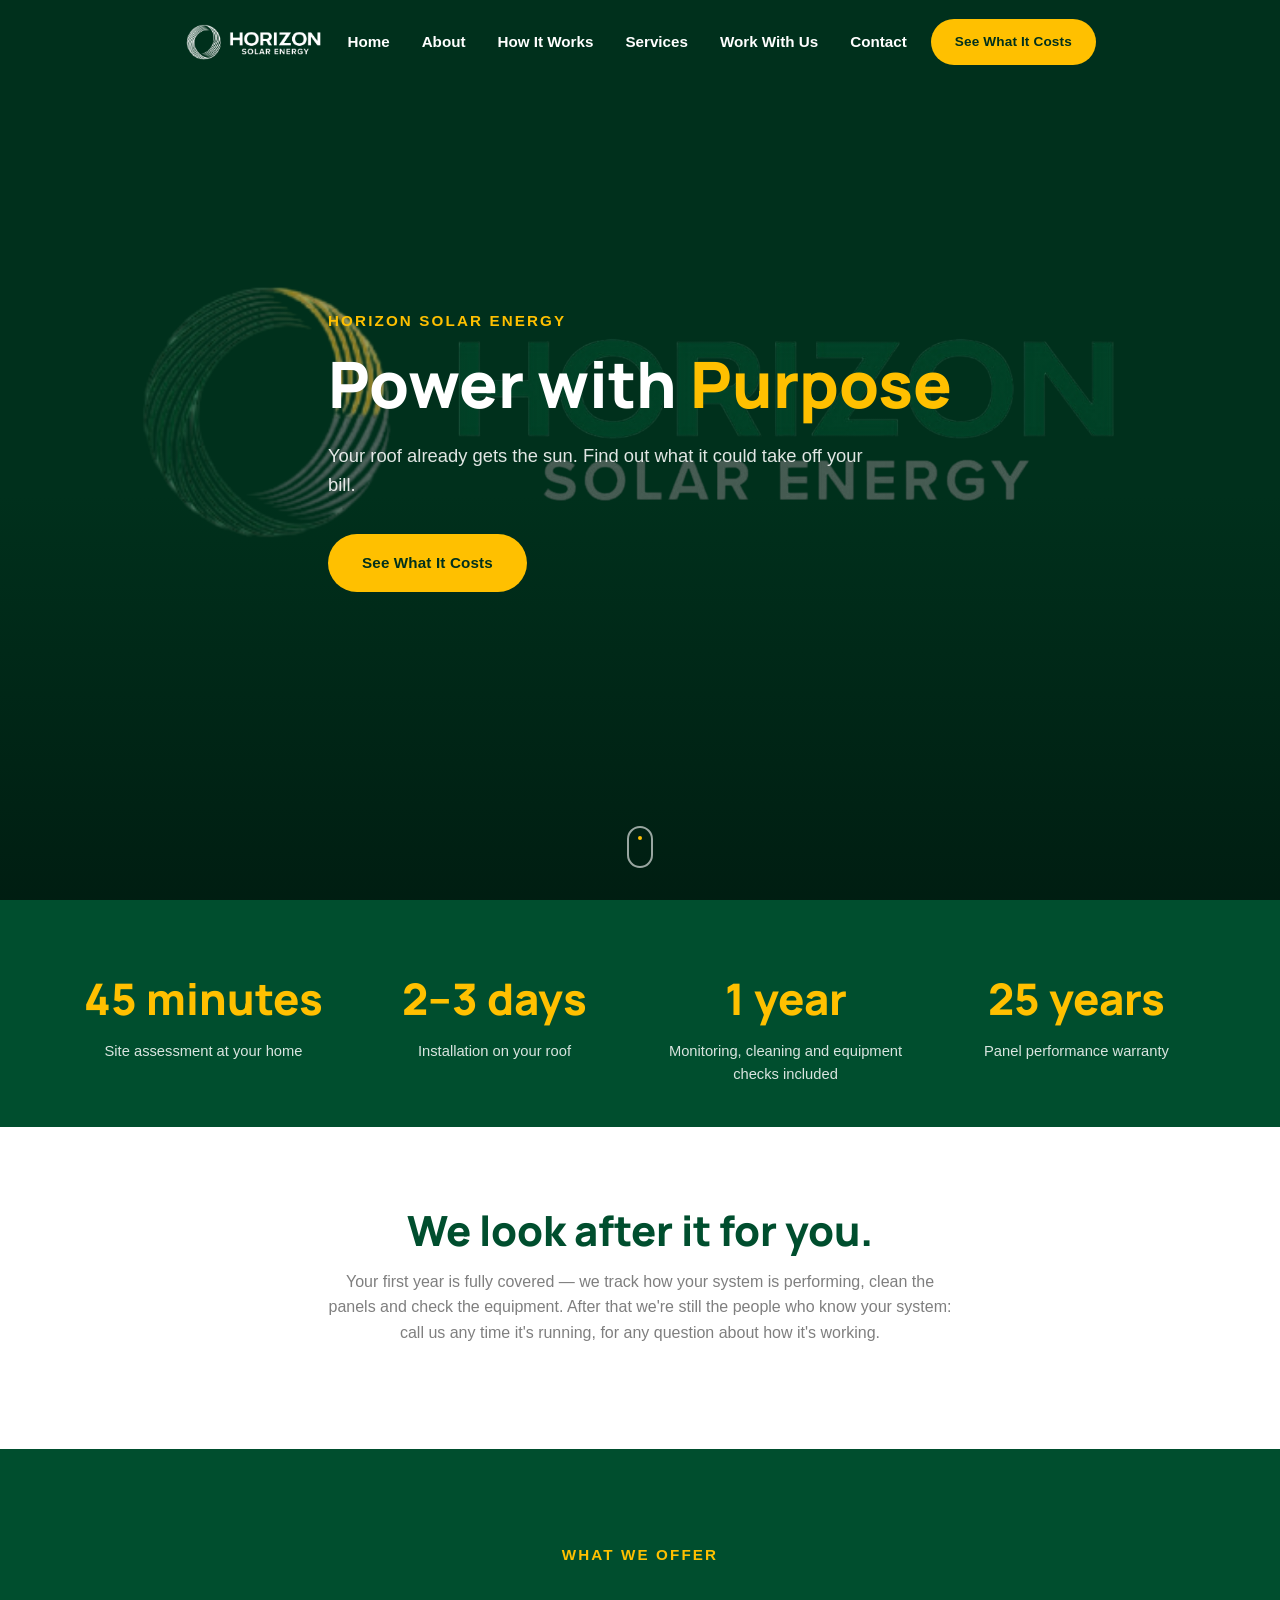
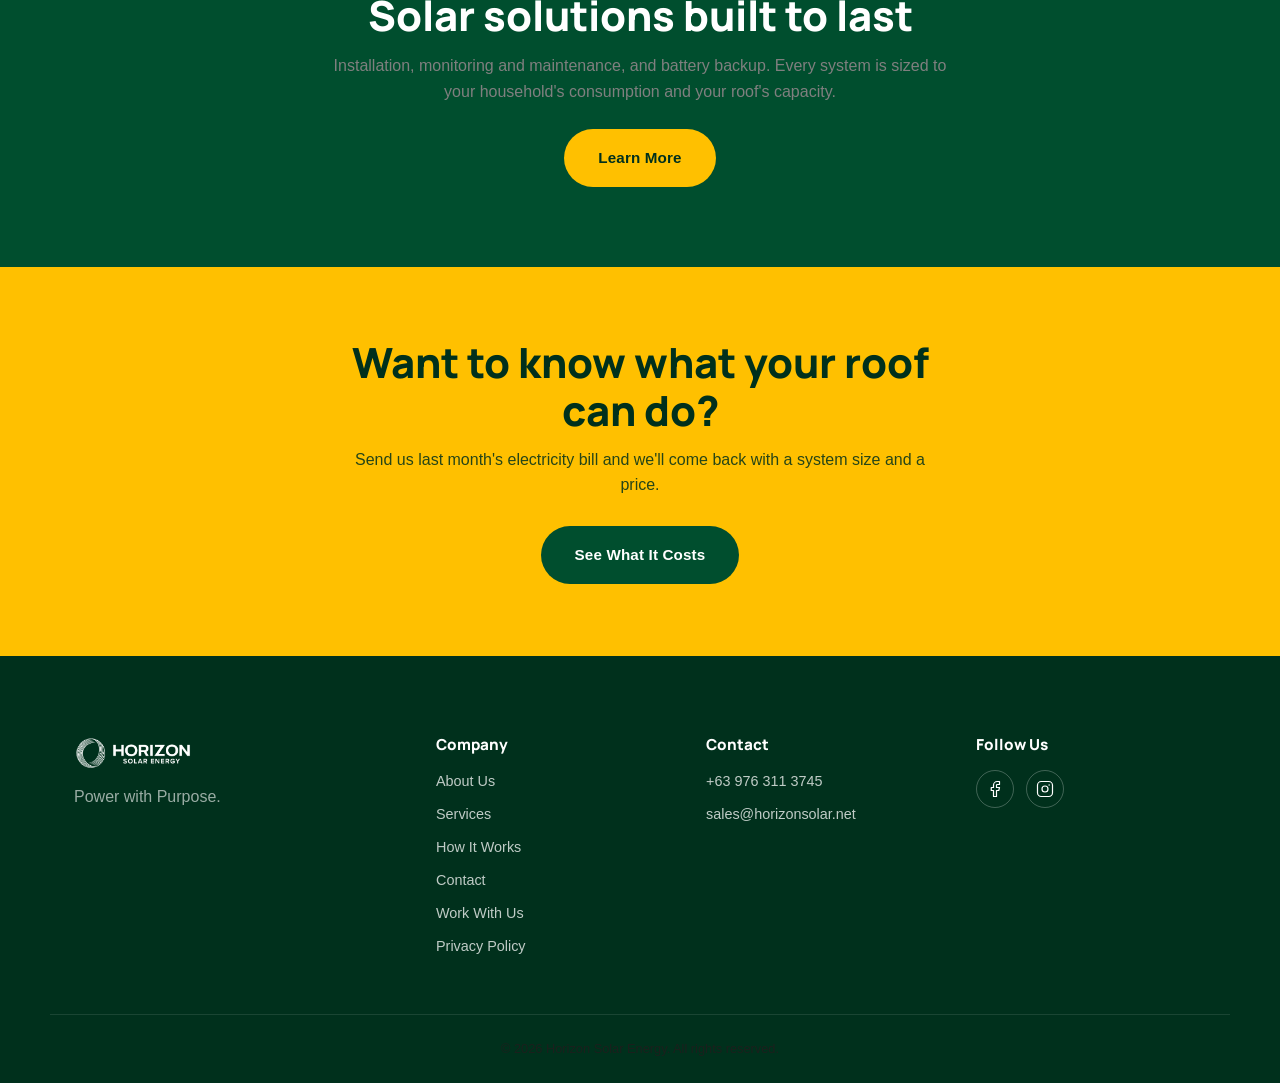
==== commit fd08072b: "Add Work With Us to the main nav, and widen the nav's mobile breakpoint Previously only linked from " ====
--- a/index.html
+++ b/index.html
@@ -64,6 +64,7 @@
         <li><a href="about.html">About</a></li>
         <li><a href="faq.html">How It Works</a></li>
         <li><a href="services.html">Services</a></li>
+        <li><a href="work-with-us.html">Work With Us</a></li>
         <li><a href="contact.html">Contact</a></li>
       </ul>
     </nav>
--- a/assets/css/styles.css
+++ b/assets/css/styles.css
@@ -922,7 +922,10 @@
   .contact-info { order: -1; }
 }
 
-@media (max-width: 720px) {
+/* Nav collapses to the hamburger menu earlier than the other breakpoints below -
+   six items (five labels + Work With Us) no longer fit the header comfortably
+   down to 720px, so this gets its own wider threshold. */
+@media (max-width: 1040px) {
   .main-nav {
     position: fixed;
     top: var(--header-h);
@@ -941,7 +944,9 @@
   .main-nav a::after { display: none; }
   .nav-toggle { display: flex; }
   .header-actions .btn-sm { display: none; }
-
+}
+
+@media (max-width: 720px) {
   .stats-grid { grid-template-columns: 1fr 1fr; }
   .cards-grid { grid-template-columns: 1fr; }
   .values-grid { grid-template-columns: 1fr 1fr; }
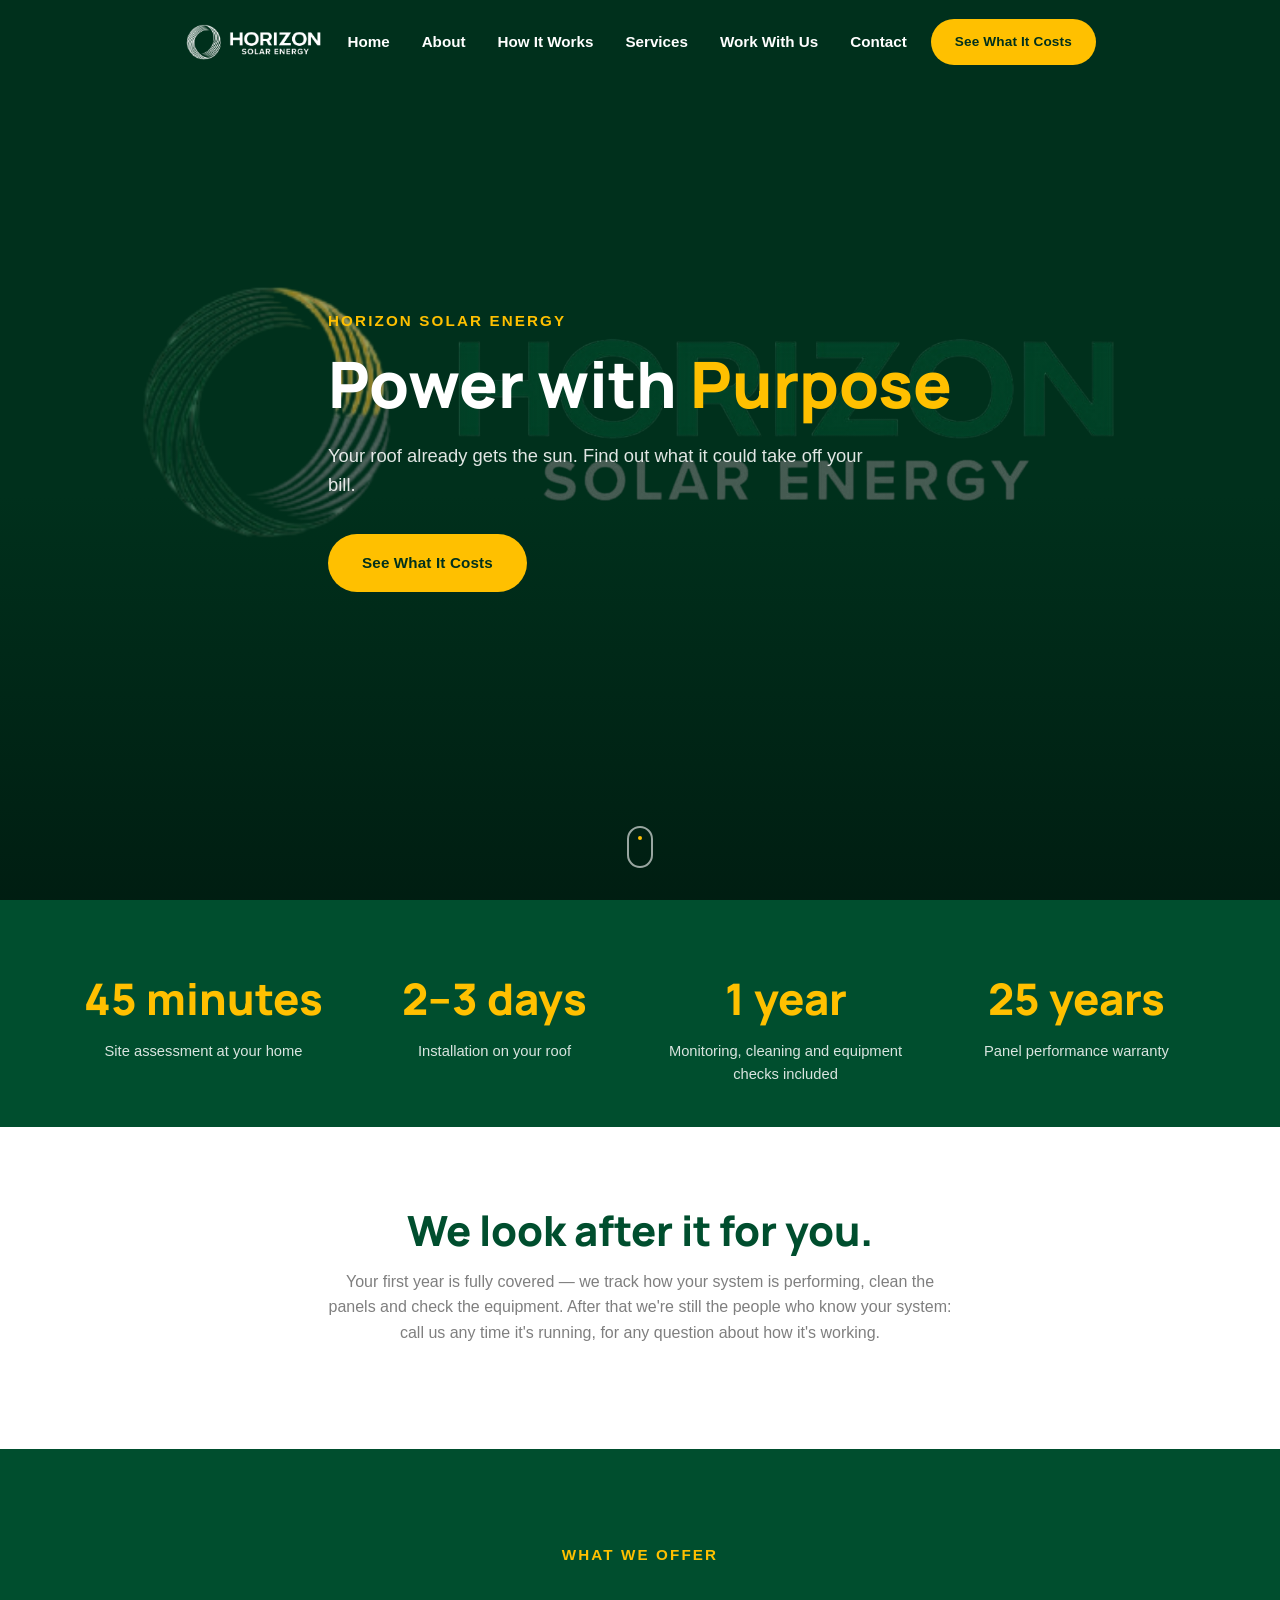
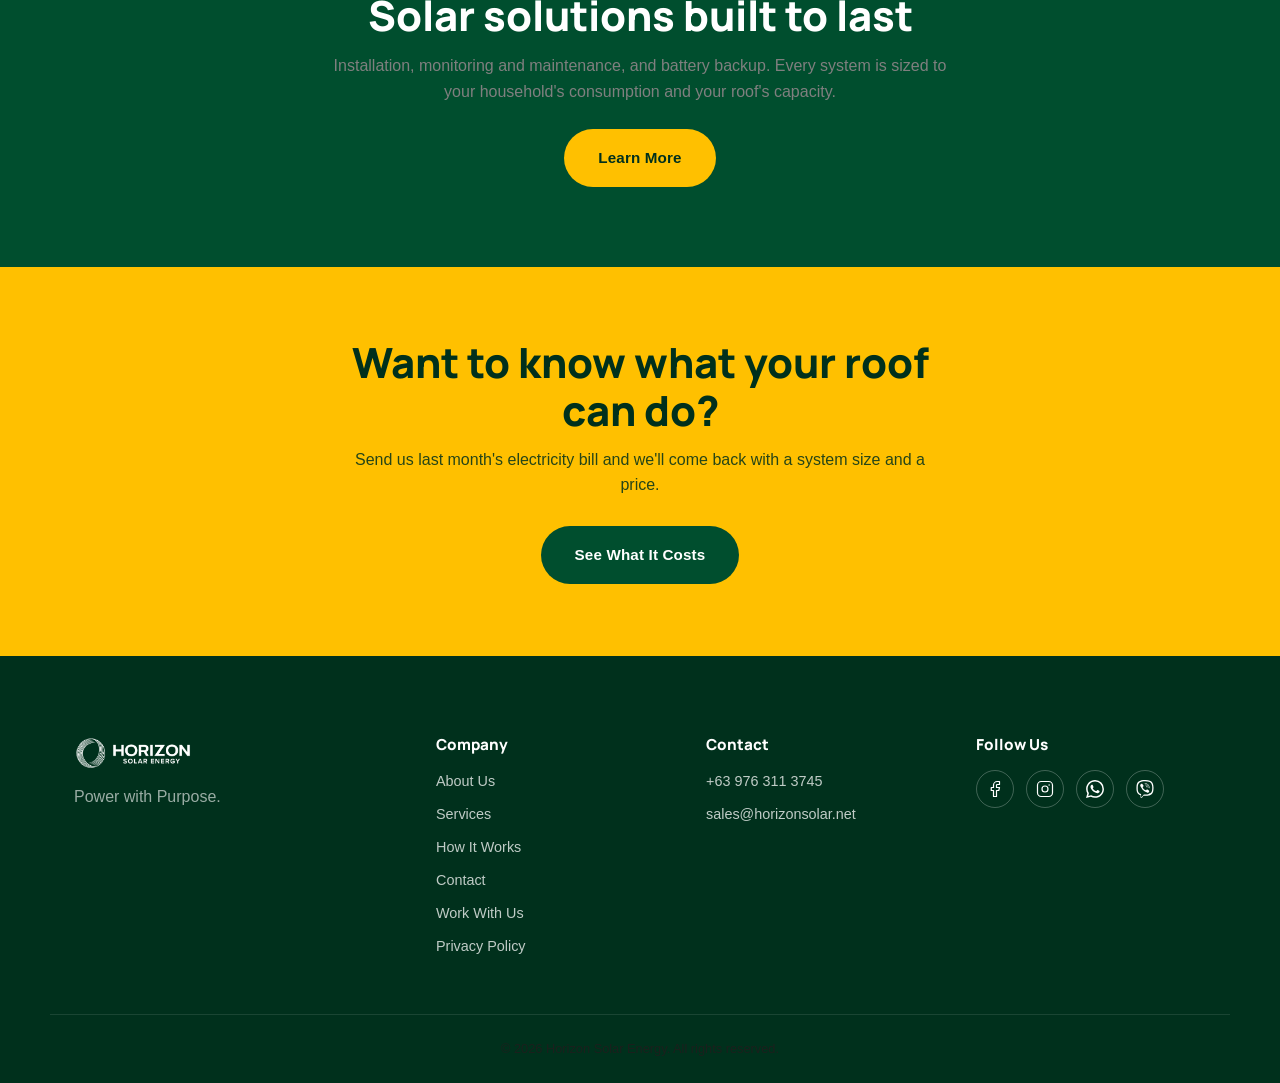
==== commit f1de358d: "Add WhatsApp/Viber to footer; point empty-roles message at recruitment@ Footer "Follow Us" now inclu" ====
--- a/index.html
+++ b/index.html
@@ -187,6 +187,8 @@
       <div class="social-links">
         <a href="https://www.facebook.com/profile.php?id=61590181635503" aria-label="Facebook"><svg viewBox="0 0 24 24" fill="none" stroke="currentColor" stroke-width="1.6" stroke-linecap="round" stroke-linejoin="round" aria-hidden="true"><path d="M18 2h-3a5 5 0 0 0-5 5v3H7v4h3v8h4v-8h3l1-4h-4V7a1 1 0 0 1 1-1h3z"/></svg></a>
         <a href="https://www.instagram.com/horizonsolare/" aria-label="Instagram"><svg viewBox="0 0 24 24" fill="none" stroke="currentColor" stroke-width="1.6" stroke-linecap="round" stroke-linejoin="round" aria-hidden="true"><rect x="2" y="2" width="20" height="20" rx="5"/><circle cx="12" cy="12" r="4"/><circle cx="17.5" cy="6.5" r="1" fill="currentColor" stroke="none"/></svg></a>
+        <a href="https://wa.me/639763113745" aria-label="WhatsApp"><svg viewBox="0 0 24 24" fill="currentColor" aria-hidden="true"><path d="M17.472 14.382c-.297-.149-1.758-.867-2.03-.967-.273-.099-.471-.148-.67.15-.197.297-.767.966-.94 1.164-.173.199-.347.223-.644.075-.297-.15-1.255-.463-2.39-1.475-.883-.788-1.48-1.761-1.653-2.059-.173-.297-.018-.458.13-.606.134-.133.298-.347.446-.52.149-.174.198-.298.298-.497.099-.198.05-.371-.025-.52-.075-.149-.669-1.612-.916-2.207-.242-.579-.487-.5-.669-.51-.173-.008-.371-.01-.57-.01-.198 0-.52.074-.792.372-.272.297-1.04 1.016-1.04 2.479 0 1.462 1.065 2.875 1.213 3.074.149.198 2.096 3.2 5.077 4.487.709.306 1.262.489 1.694.625.712.227 1.36.195 1.871.118.571-.085 1.758-.719 2.006-1.413.248-.694.248-1.289.173-1.413-.074-.124-.272-.198-.57-.347m-5.421 7.403h-.004a9.87 9.87 0 01-5.031-1.378l-.361-.214-3.741.982.998-3.648-.235-.374a9.86 9.86 0 01-1.51-5.26c.001-5.45 4.436-9.884 9.888-9.884 2.64 0 5.122 1.03 6.988 2.898a9.825 9.825 0 012.893 6.994c-.003 5.45-4.437 9.884-9.885 9.884m8.413-18.297A11.815 11.815 0 0012.05 0C5.495 0 .16 5.335.157 11.892c0 2.096.547 4.142 1.588 5.945L.057 24l6.305-1.654a11.882 11.882 0 005.683 1.448h.005c6.554 0 11.89-5.335 11.893-11.893a11.821 11.821 0 00-3.48-8.413Z"/></svg></a>
+        <a href="viber://chat?number=%2B639763113745" aria-label="Viber"><svg viewBox="0 0 24 24" fill="currentColor" aria-hidden="true"><path d="M11.4 0C9.473.028 5.333.344 3.02 2.467 1.302 4.187.696 6.7.633 9.817.57 12.933.488 18.776 6.12 20.36h.003l-.004 2.416s-.037.977.61 1.177c.777.242 1.234-.5 1.98-1.302.407-.44.972-1.084 1.397-1.58 3.85.326 6.812-.416 7.15-.525.776-.252 5.176-.816 5.892-6.657.74-6.02-.36-9.83-2.34-11.546-.596-.55-3.006-2.3-8.375-2.323 0 0-.395-.025-1.037-.017zm.058 1.693c.545-.004.88.017.88.017 4.542.02 6.717 1.388 7.222 1.846 1.675 1.435 2.53 4.868 1.906 9.897v.002c-.604 4.878-4.174 5.184-4.832 5.395-.28.09-2.882.737-6.153.524 0 0-2.436 2.94-3.197 3.704-.12.12-.26.167-.352.144-.13-.033-.166-.188-.165-.414l.02-4.018c-4.762-1.32-4.485-6.292-4.43-8.895.054-2.604.543-4.738 1.996-6.173 1.96-1.773 5.474-2.018 7.11-2.03zm.38 2.602c-.167 0-.303.135-.304.302 0 .167.133.303.3.305 1.624.01 2.946.537 4.028 1.592 1.073 1.046 1.62 2.468 1.633 4.334.002.167.14.3.307.3.166-.002.3-.138.3-.304-.014-1.984-.618-3.596-1.816-4.764-1.19-1.16-2.692-1.753-4.447-1.765zm-3.96.695c-.19-.032-.4.005-.616.117l-.01.002c-.43.247-.816.562-1.146.932-.002.004-.006.004-.008.008-.267.323-.42.638-.46.948-.008.046-.01.093-.007.14 0 .136.022.27.065.4l.013.01c.135.48.473 1.276 1.205 2.604.42.768.903 1.5 1.446 2.186.27.344.56.673.87.984l.132.132c.31.308.64.6.984.87.686.543 1.418 1.027 2.186 1.447 1.328.733 2.126 1.07 2.604 1.206l.01.014c.13.042.265.064.402.063.046.002.092 0 .138-.008.31-.036.627-.19.948-.46.004 0 .003-.002.008-.005.37-.33.683-.72.93-1.148l.003-.01c.225-.432.15-.842-.18-1.12-.004 0-.698-.58-1.037-.83-.36-.255-.73-.492-1.113-.71-.51-.285-1.032-.106-1.248.174l-.447.564c-.23.283-.657.246-.657.246-3.12-.796-3.955-3.955-3.955-3.955s-.037-.426.248-.656l.563-.448c.277-.215.456-.737.17-1.248-.217-.383-.454-.756-.71-1.115-.25-.34-.826-1.033-.83-1.035-.137-.165-.31-.265-.502-.297zm4.49.88c-.158.002-.29.124-.3.282-.01.167.115.312.282.324 1.16.085 2.017.466 2.645 1.15.63.688.93 1.524.906 2.57-.002.168.13.306.3.31.166.003.305-.13.31-.297.025-1.175-.334-2.193-1.067-2.994-.74-.81-1.777-1.253-3.05-1.346h-.024zm.463 1.63c-.16.002-.29.127-.3.287-.008.167.12.31.288.32.523.028.875.175 1.113.422.24.245.388.62.416 1.164.01.167.15.295.318.287.167-.008.295-.15.287-.317-.03-.644-.215-1.178-.58-1.557-.367-.378-.893-.574-1.52-.607h-.018z"/></svg></a>
         <!-- <a href="#" aria-label="LinkedIn"><svg viewBox="0 0 24 24" fill="none" stroke="currentColor" stroke-width="1.6" stroke-linecap="round" stroke-linejoin="round" aria-hidden="true"><path d="M16 8a6 6 0 0 1 6 6v7h-4v-7a2 2 0 0 0-2-2 2 2 0 0 0-2 2v7h-4v-7a6 6 0 0 1 6-6z"/><rect x="2" y="9" width="4" height="12"/><circle cx="4" cy="4" r="2"/></svg></a> -->
       </div>
     </div>
--- a/assets/css/styles.css
+++ b/assets/css/styles.css
@@ -655,10 +655,78 @@
   white-space: nowrap;
 }
 .job-card-location { font-size: 0.85rem; color: var(--color-gray); margin-bottom: 14px; }
-.job-card-summary { color: var(--color-gray); font-size: 0.95rem; margin-bottom: 16px; }
+.job-card-summary { color: var(--color-gray); font-size: 0.95rem; margin-bottom: 16px; text-align: justify; }
 .job-qualifications { list-style: none; display: flex; flex-direction: column; gap: 8px; margin-bottom: 22px; }
 .job-qualifications li { font-size: 0.88rem; color: var(--color-gray); padding-left: 16px; position: relative; }
 .job-qualifications li::before { content: '—'; position: absolute; left: 0; color: var(--color-gold-dark); }
+
+/* ===== Apply modal ===== */
+.modal-overlay {
+  position: fixed;
+  inset: 0;
+  background: rgba(0, 20, 12, 0.55);
+  display: flex;
+  align-items: center;
+  justify-content: center;
+  padding: 24px;
+  z-index: 1000;
+}
+.modal-overlay[hidden] { display: none; }
+.modal {
+  background: var(--color-white);
+  border-radius: var(--radius);
+  padding: 40px;
+  width: 100%;
+  max-width: 480px;
+  max-height: calc(100vh - 48px);
+  overflow-y: auto;
+  position: relative;
+}
+.modal-eyebrow {
+  font-size: 0.78rem;
+  font-weight: 700;
+  letter-spacing: 0.04em;
+  text-transform: uppercase;
+  color: var(--color-gold-dark);
+  margin-bottom: 6px;
+  padding-right: 24px;
+}
+.modal h2 {
+  font-size: 1.3rem;
+  color: var(--color-green);
+  margin-bottom: 22px;
+  padding-right: 24px;
+}
+.apply-form { display: flex; flex-direction: column; gap: 20px; }
+.apply-form label { font-size: 0.85rem; font-weight: 700; color: var(--color-green); }
+.apply-form input {
+  font-family: var(--font-body);
+  font-size: 0.95rem;
+  padding: 14px 16px;
+  border: 1.5px solid var(--color-gray-light);
+  border-radius: 10px;
+  background: var(--color-off-white);
+  transition: border-color var(--transition);
+  width: 100%;
+}
+.apply-form input:focus { outline: none; border-color: var(--color-green); }
+.modal-close {
+  position: absolute;
+  top: 20px; right: 20px;
+  width: 32px; height: 32px;
+  border: none;
+  background: var(--color-gray-light);
+  color: var(--color-green);
+  border-radius: 50%;
+  font-size: 1.3rem;
+  line-height: 1;
+  cursor: pointer;
+  display: flex;
+  align-items: center;
+  justify-content: center;
+}
+.modal-close:hover { background: var(--color-green); color: var(--color-white); }
+.modal .btn { width: 100%; text-align: center; justify-content: center; margin-top: 6px; }
 
 /* ===== FAQ / Articles accordion ===== */
 .faq, .articles { padding: 90px 0; background: var(--color-white); }
@@ -722,6 +790,7 @@
 .contact-form-wrap h2, .contact-info h2 { margin-bottom: 24px; }
 .contact-form { display: flex; flex-direction: column; gap: 20px; }
 .form-row { display: flex; flex-direction: column; gap: 8px; }
+.form-row[hidden] { display: none; }
 .form-row-split { flex-direction: row; gap: 20px; }
 .form-row-split > div { flex: 1; display: flex; flex-direction: column; gap: 8px; }
 .contact-form label { font-size: 0.85rem; font-weight: 700; color: var(--color-green); }
@@ -961,5 +1030,6 @@
   .accordion-item.is-open .accordion-panel { padding: 0 20px 20px; }
 
   .quote-card { padding: 28px 20px; }
+  .modal { padding: 28px 20px; }
   .toggle-pair { flex-direction: column; }
 }
